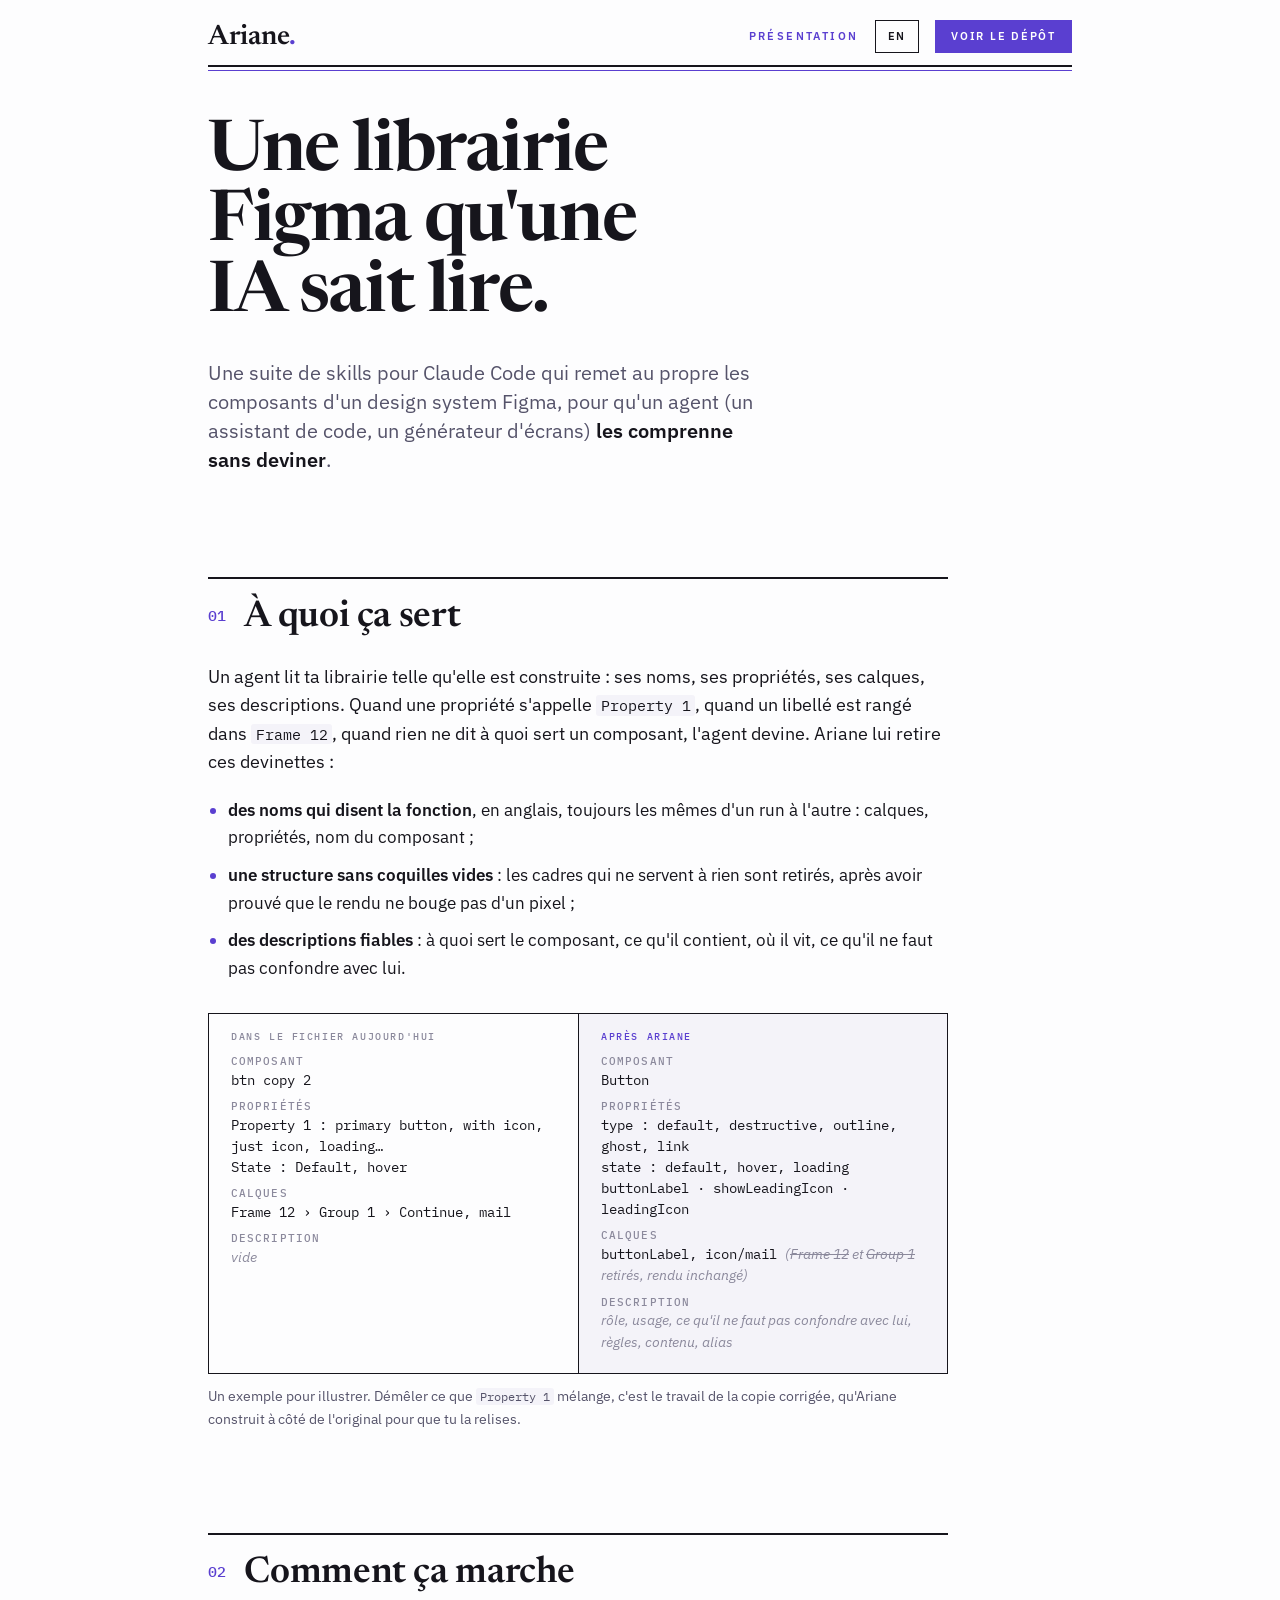
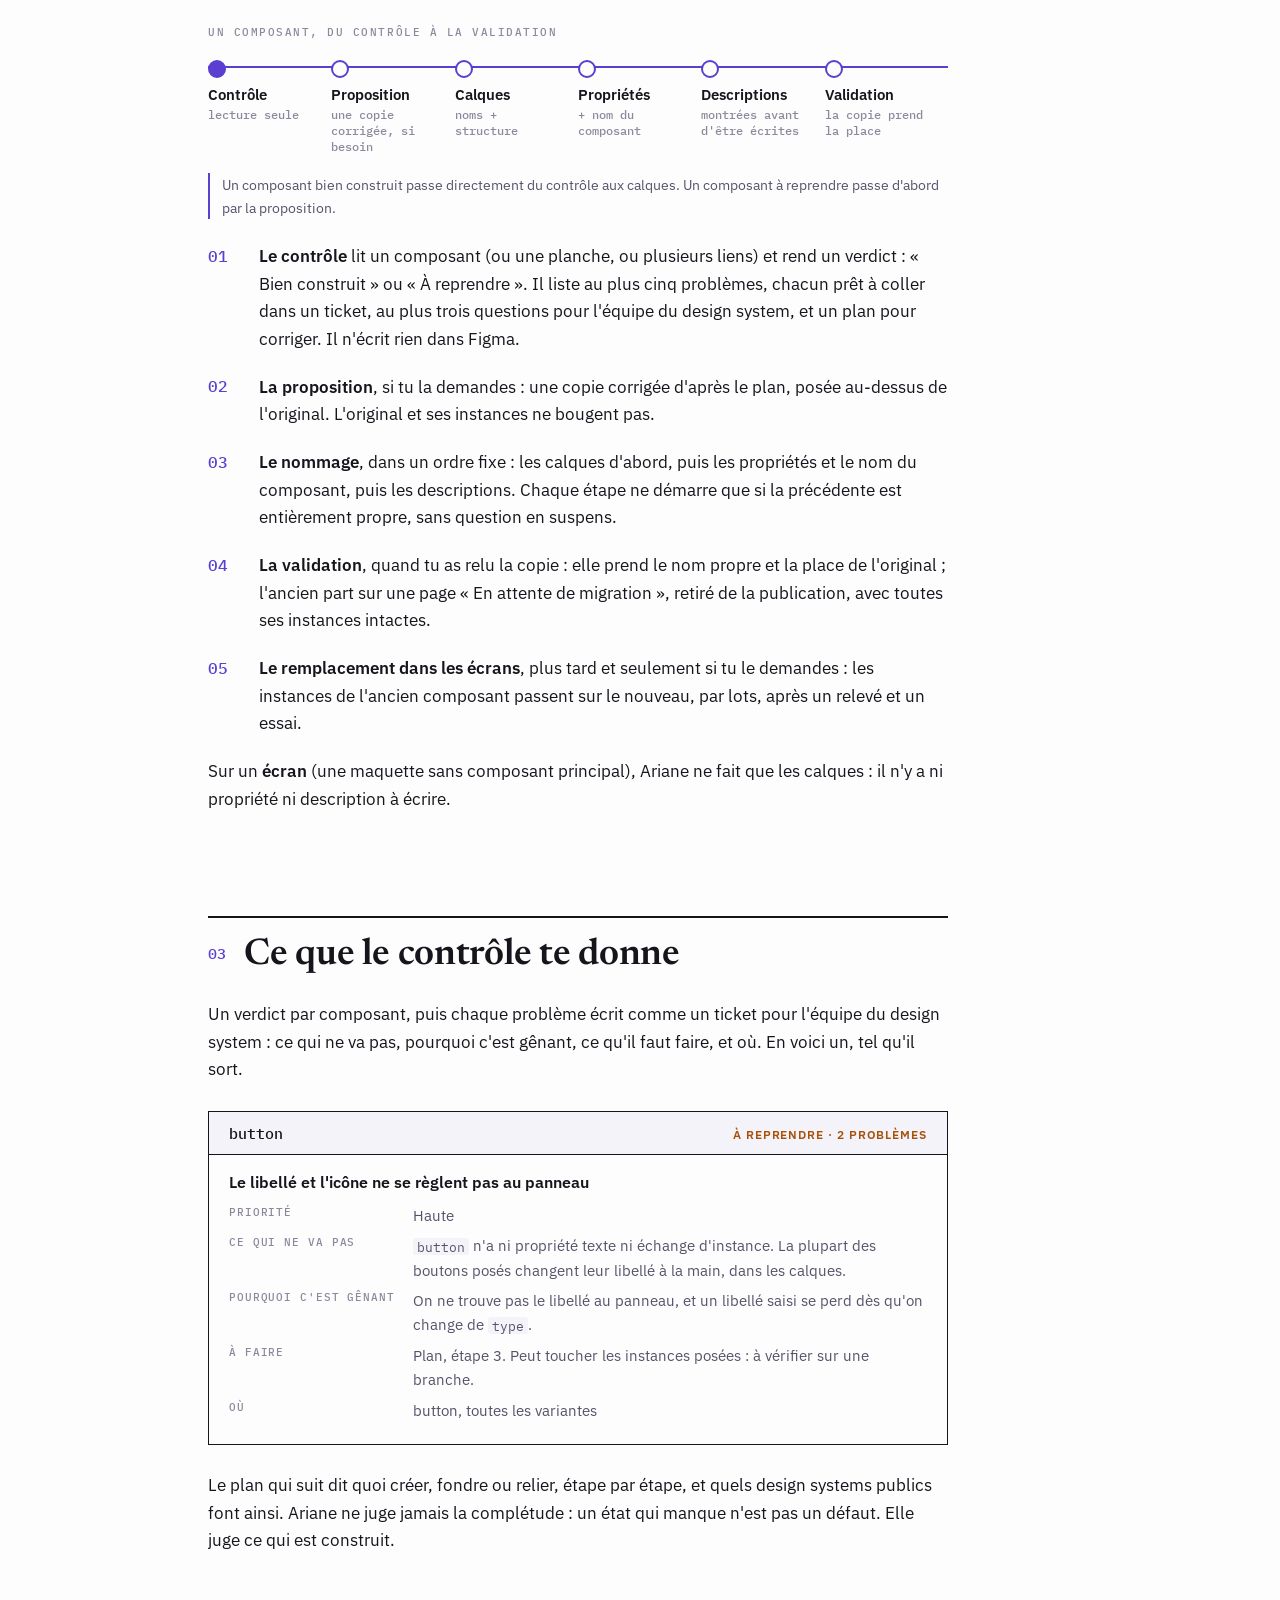
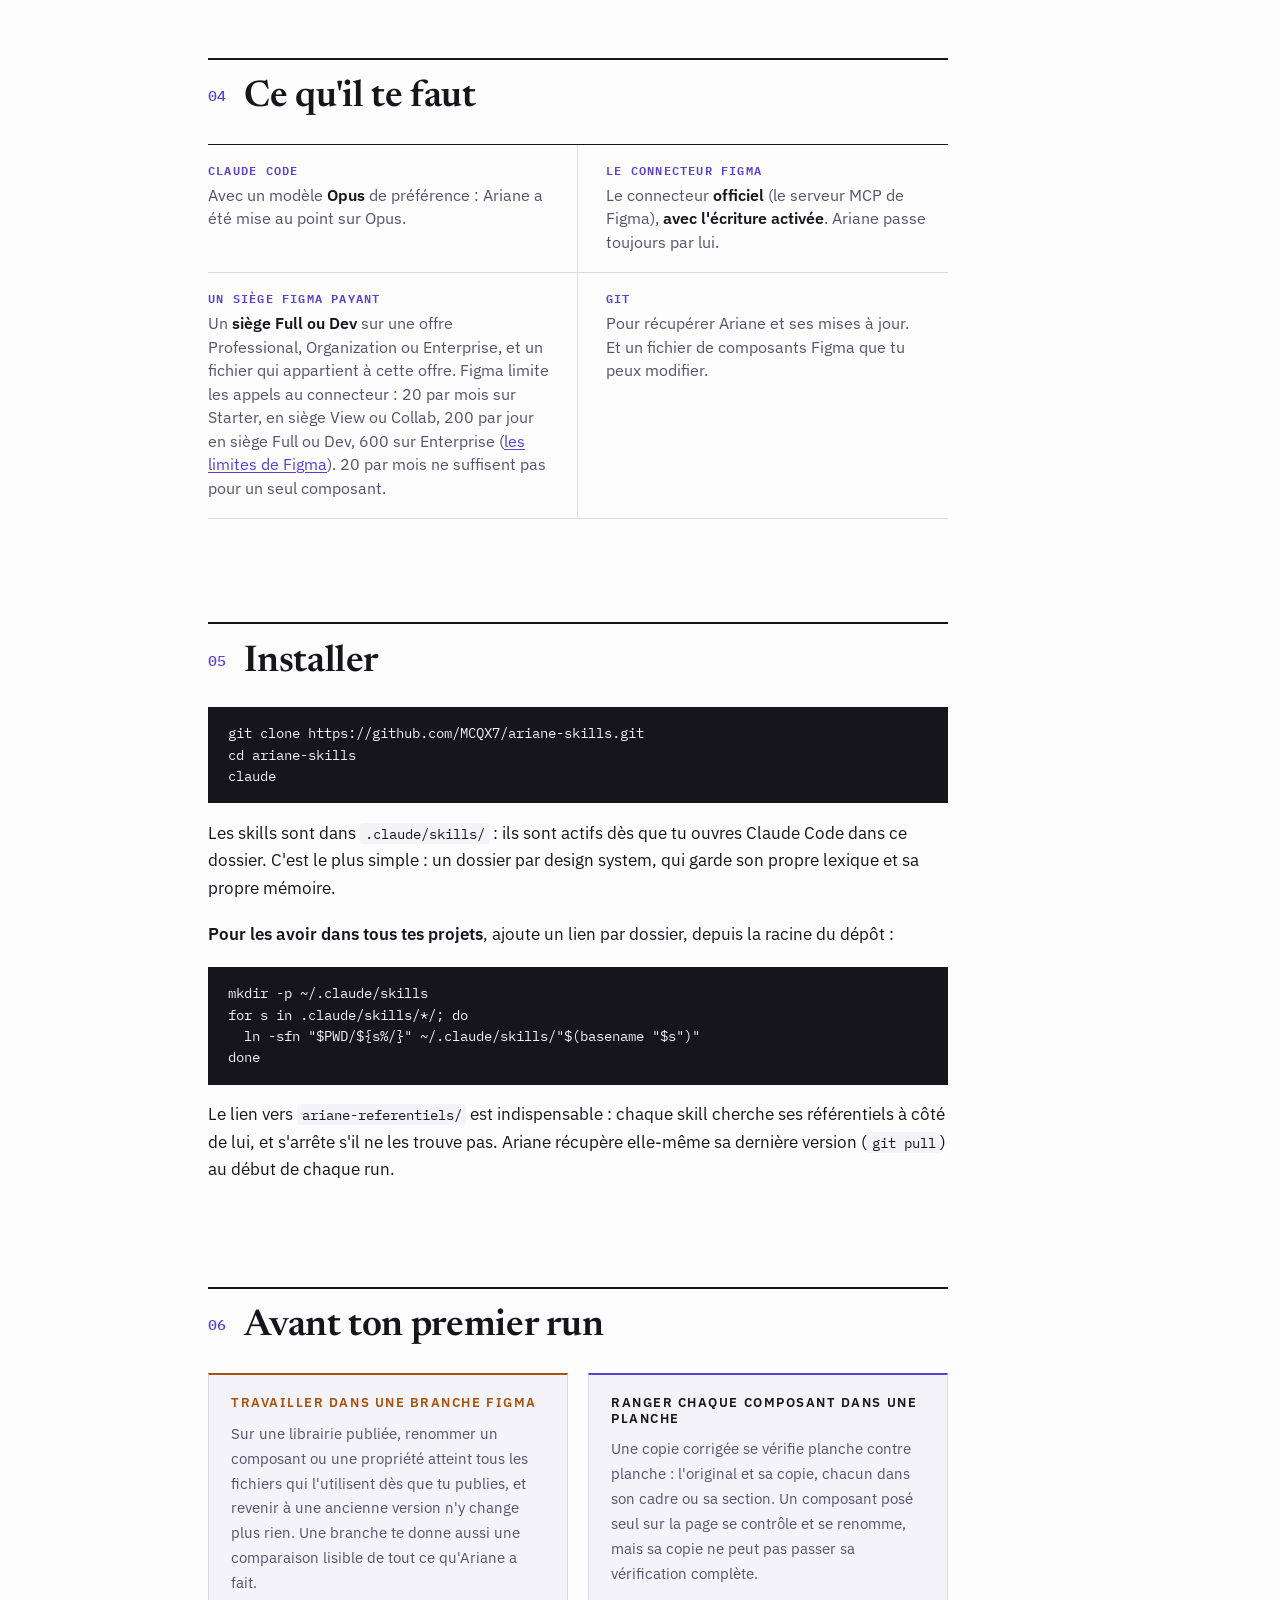
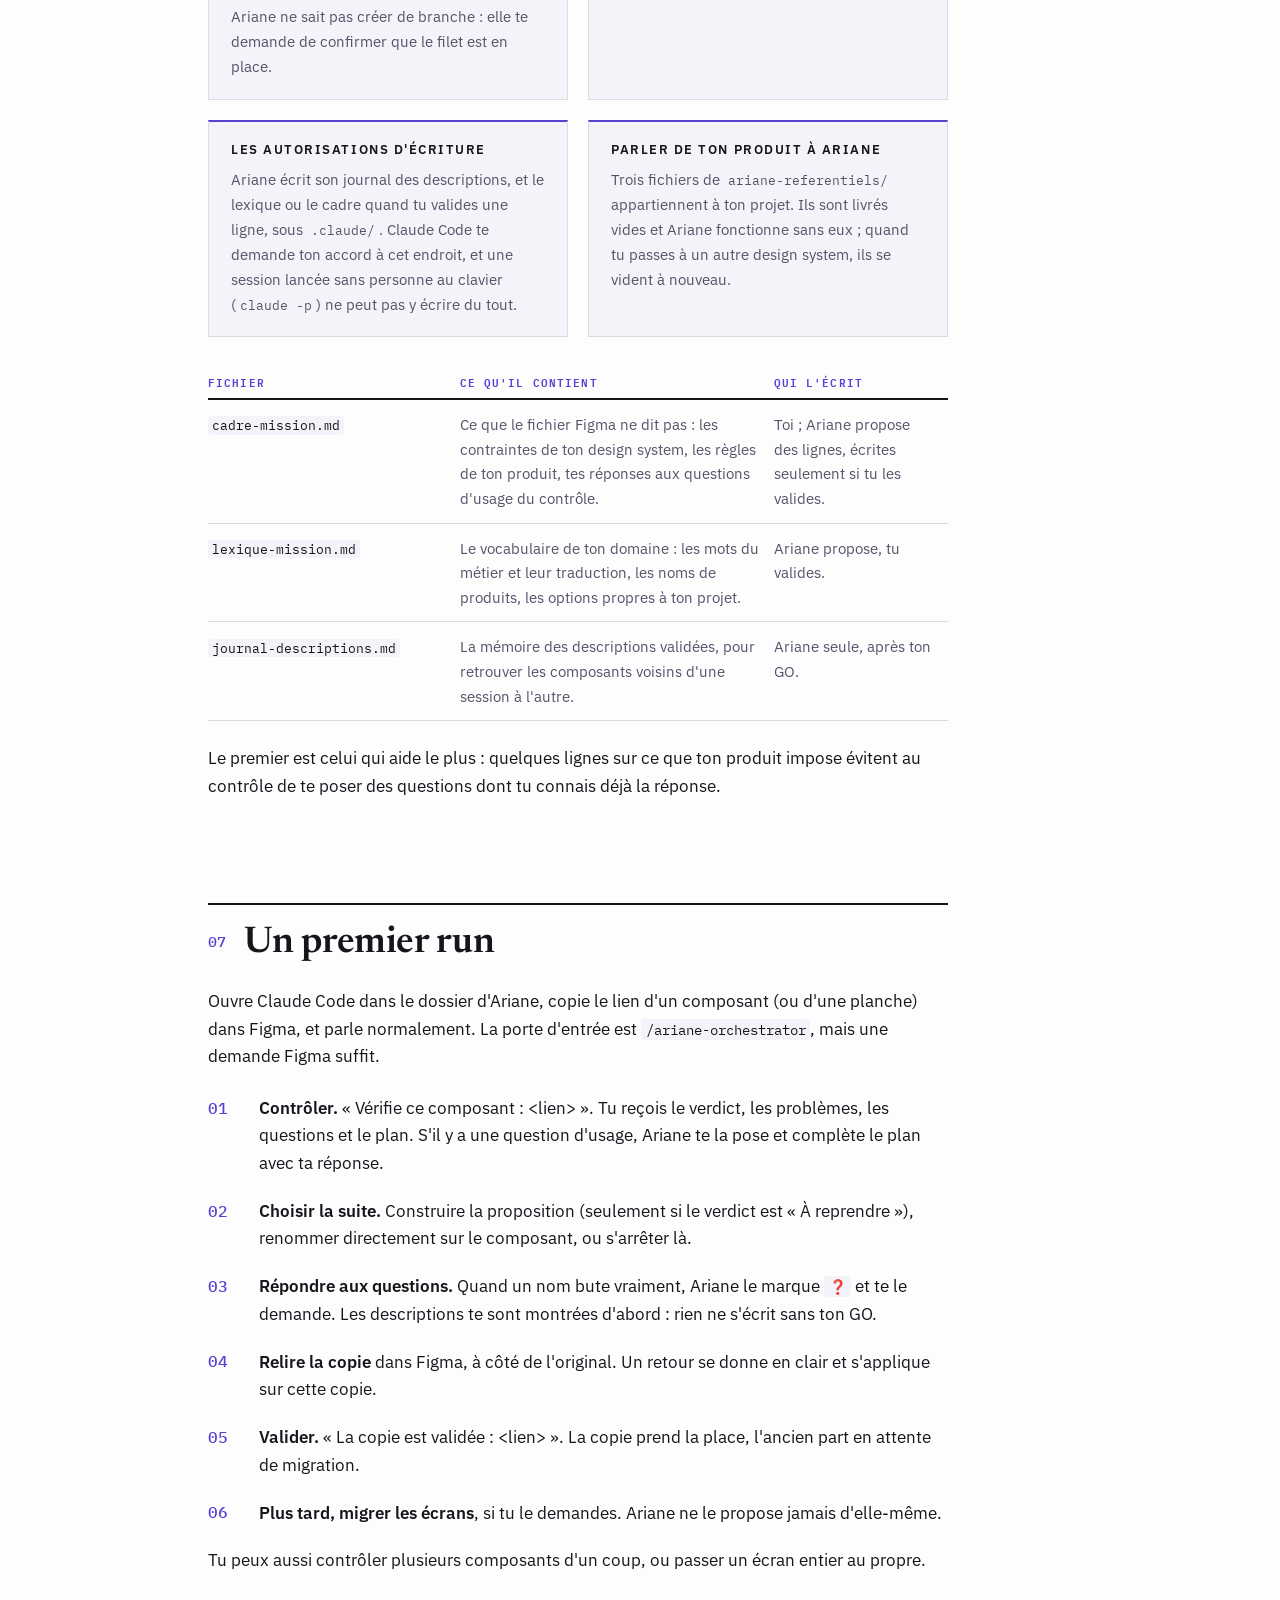
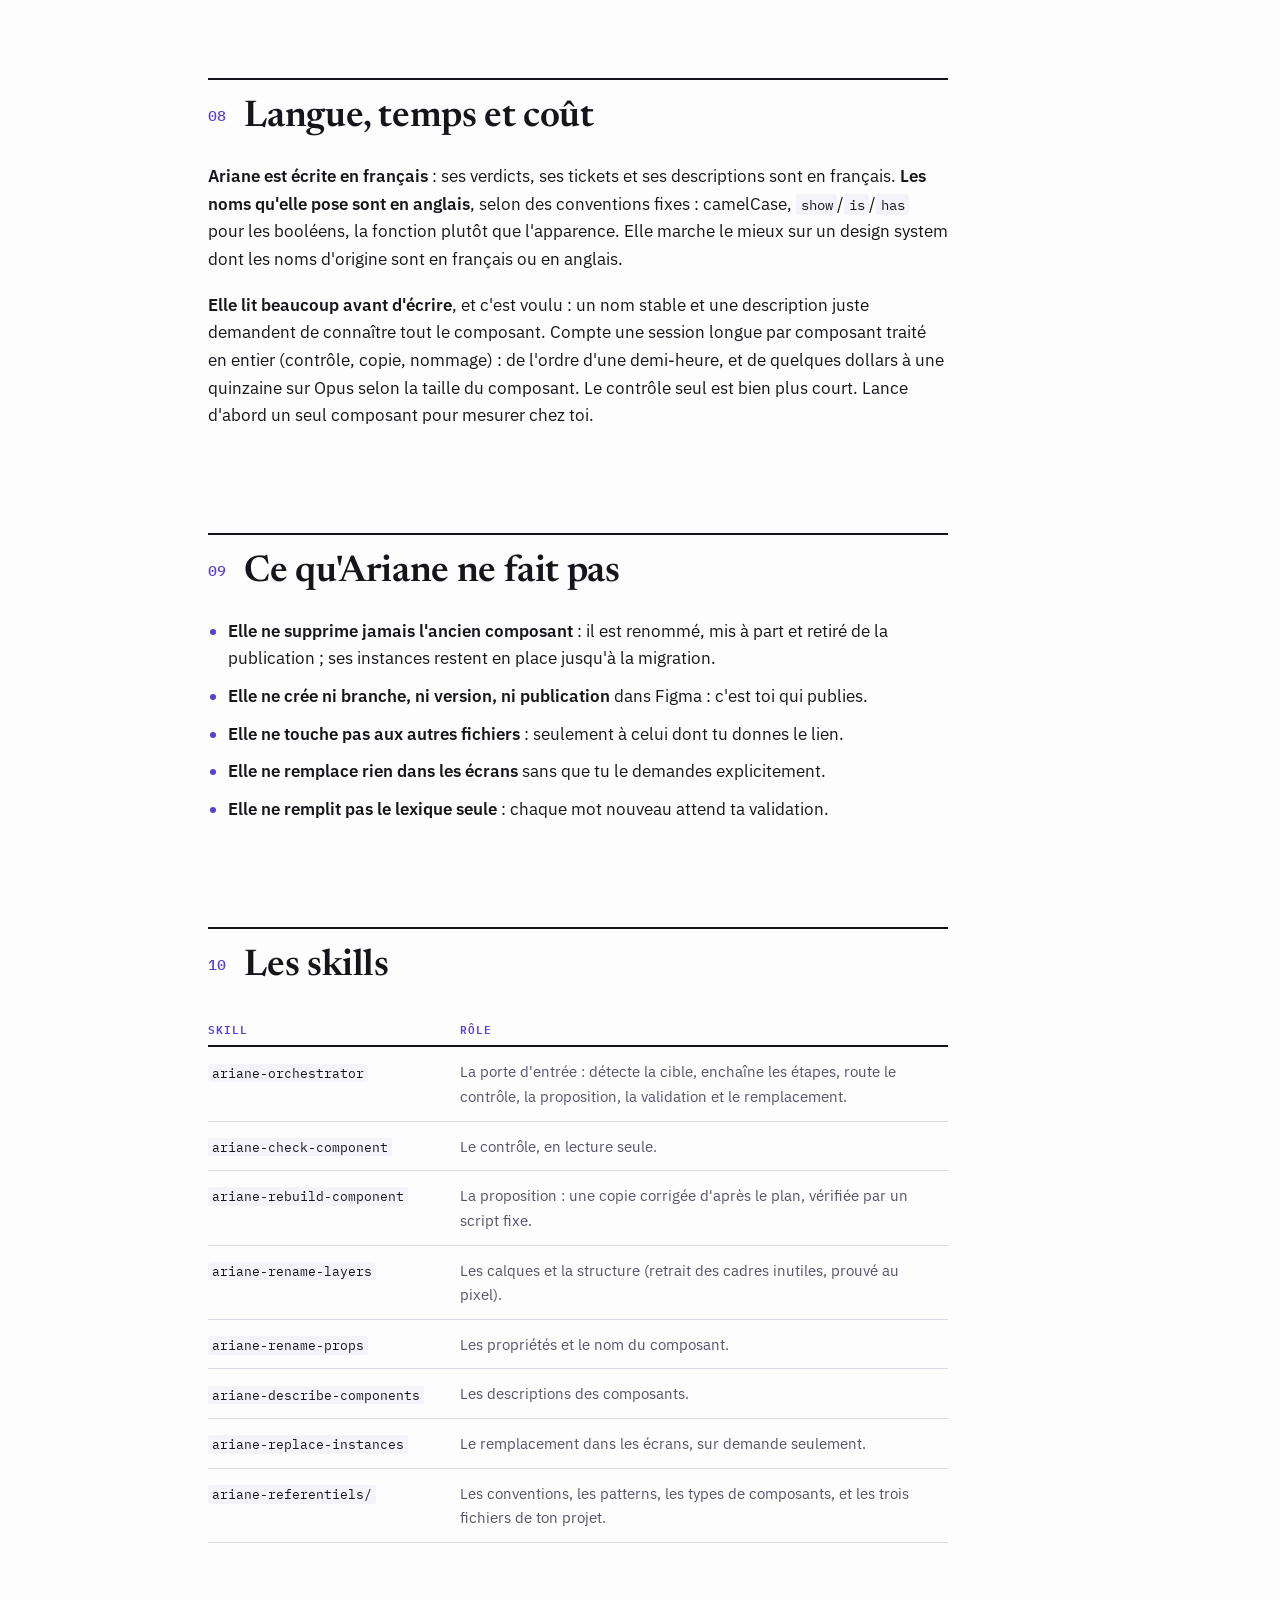
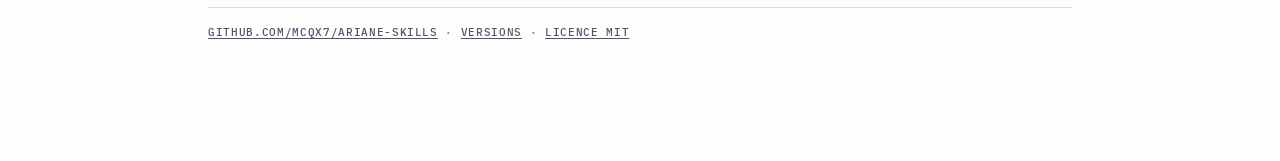
==== docs/presentation.fr.html @ 1463d7e1 "Page de présentation (docs/, anglais et français) ; passe skill-creator : check v2.17, props v1.26, " ====
<!DOCTYPE html>
<html lang="fr">
<head>
<meta charset="utf-8" />
<meta name="viewport" content="width=device-width, initial-scale=1" />
<title>Ariane · Présentation</title>
<!-- Page de présentation d'Ariane, en français. Elle dit la même chose que la version
     anglaise, presentation.html : changer l'une, c'est changer l'autre. Style commun :
     presentation.css. -->
<meta name="description" content="Ariane : des skills Claude Code qui remettent au propre un design system Figma pour qu'une IA sache le lire." />
<link rel="preconnect" href="https://fonts.googleapis.com" />
<link rel="preconnect" href="https://fonts.gstatic.com" crossorigin />
<link href="https://fonts.googleapis.com/css2?family=Newsreader:opsz,wght@6..72,500;6..72,600&family=IBM+Plex+Sans:wght@400;500;600&family=IBM+Plex+Mono:wght@400;500&display=swap" rel="stylesheet" />
<link rel="stylesheet" href="presentation.css" />
</head>
<body>
<div class="wrap">

<header class="masthead">
  <div class="masthead__row">
    <div class="masthead__mark">Ariane<span class="dot">.</span></div>
    <div class="masthead__right"><span class="masthead__type">Présentation</span><a class="masthead__lang" href="presentation.html" hreflang="en" lang="en" title="Read in English">EN</a><a class="masthead__btn" href="https://github.com/MCQX7/ariane-skills">Voir le dépôt</a></div>
  </div>
  <div class="masthead__rule"></div>
  <div class="masthead__thread"></div>
</header>

<div class="hero">
  <h1>Une librairie Figma qu'une IA sait lire.</h1>
  <p class="lede">Une suite de skills pour Claude Code qui remet au propre les composants d'un design system Figma, pour qu'un agent (un assistant de code, un générateur d'écrans) <strong>les comprenne sans deviner</strong>.</p>
</div>

<section>
  <h2>À quoi ça sert</h2>
  <p class="big">Un agent lit ta librairie telle qu'elle est construite : ses noms, ses propriétés, ses calques, ses descriptions. Quand une propriété s'appelle <code>Property 1</code>, quand un libellé est rangé dans <code>Frame 12</code>, quand rien ne dit à quoi sert un composant, l'agent devine. Ariane lui retire ces devinettes :</p>
  <ul class="plain">
    <li><b>des noms qui disent la fonction</b>, en anglais, toujours les mêmes d'un run à l'autre : calques, propriétés, nom du composant ;</li>
    <li><b>une structure sans coquilles vides</b> : les cadres qui ne servent à rien sont retirés, après avoir prouvé que le rendu ne bouge pas d'un pixel ;</li>
    <li><b>des descriptions fiables</b> : à quoi sert le composant, ce qu'il contient, où il vit, ce qu'il ne faut pas confondre avec lui.</li>
  </ul>

  <figure class="ba" aria-label="Le même composant bouton, avant et après Ariane">
    <div class="ba__col">
      <div class="ba__tag">Dans le fichier aujourd'hui</div>
      <dl>
        <div><dt>Composant</dt><dd>btn copy 2</dd></div>
        <div><dt>Propriétés</dt><dd>Property 1 : primary button, with icon, just icon, loading…<br>State : Default, hover</dd></div>
        <div><dt>Calques</dt><dd>Frame 12 › Group 1 › Continue, mail</dd></div>
        <div><dt>Description</dt><dd><span class="muted">vide</span></dd></div>
      </dl>
    </div>
    <div class="ba__col">
      <div class="ba__tag">Après Ariane</div>
      <dl>
        <div><dt>Composant</dt><dd>Button</dd></div>
        <div><dt>Propriétés</dt><dd>type : default, destructive, outline, ghost, link<br>state : default, hover, loading<br>buttonLabel · showLeadingIcon · leadingIcon</dd></div>
        <div><dt>Calques</dt><dd>buttonLabel, icon/mail <span class="muted">(<s>Frame 12</s> et <s>Group 1</s> retirés, rendu inchangé)</span></dd></div>
        <div><dt>Description</dt><dd><span class="muted">rôle, usage, ce qu'il ne faut pas confondre avec lui, règles, contenu, alias</span></dd></div>
      </dl>
    </div>
  </figure>
  <p class="ba__note">Un exemple pour illustrer. Démêler ce que <code>Property 1</code> mélange, c'est le travail de la copie corrigée, qu'Ariane construit à côté de l'original pour que tu la relises.</p>
</section>

<section>
  <h2>Comment ça marche</h2>

  <figure class="chain">
    <figcaption>Un composant, du contrôle à la validation</figcaption>
    <ol>
      <li class="first"><b>Contrôle</b><span>lecture seule</span></li>
      <li><b>Proposition</b><span>une copie corrigée, si besoin</span></li>
      <li><b>Calques</b><span>noms + structure</span></li>
      <li><b>Propriétés</b><span>+ nom du composant</span></li>
      <li><b>Descriptions</b><span>montrées avant d'être écrites</span></li>
      <li><b>Validation</b><span>la copie prend la place</span></li>
    </ol>
    <p class="chain__fork">Un composant bien construit passe directement du contrôle aux calques. Un composant à reprendre passe d'abord par la proposition.</p>
  </figure>

  <ol class="steps">
    <li><b>Le contrôle</b> lit un composant (ou une planche, ou plusieurs liens) et rend un verdict : « Bien construit » ou « À reprendre ». Il liste au plus cinq problèmes, chacun prêt à coller dans un ticket, au plus trois questions pour l'équipe du design system, et un plan pour corriger. Il n'écrit rien dans Figma.</li>
    <li><b>La proposition</b>, si tu la demandes : une copie corrigée d'après le plan, posée au-dessus de l'original. L'original et ses instances ne bougent pas.</li>
    <li><b>Le nommage</b>, dans un ordre fixe : les calques d'abord, puis les propriétés et le nom du composant, puis les descriptions. Chaque étape ne démarre que si la précédente est entièrement propre, sans question en suspens.</li>
    <li><b>La validation</b>, quand tu as relu la copie : elle prend le nom propre et la place de l'original ; l'ancien part sur une page « En attente de migration », retiré de la publication, avec toutes ses instances intactes.</li>
    <li><b>Le remplacement dans les écrans</b>, plus tard et seulement si tu le demandes : les instances de l'ancien composant passent sur le nouveau, par lots, après un relevé et un essai.</li>
  </ol>
  <p>Sur un <b>écran</b> (une maquette sans composant principal), Ariane ne fait que les calques : il n'y a ni propriété ni description à écrire.</p>
</section>

<section>
  <h2>Ce que le contrôle te donne</h2>
  <p>Un verdict par composant, puis chaque problème écrit comme un ticket pour l'équipe du design system : ce qui ne va pas, pourquoi c'est gênant, ce qu'il faut faire, et où. En voici un, tel qu'il sort.</p>
  <div class="ticket">
    <div class="ticket__head"><span class="ticket__name">button</span><span class="ticket__verdict">À reprendre · 2 problèmes</span></div>
    <div class="ticket__body">
      <p class="ticket__title">Le libellé et l'icône ne se règlent pas au panneau</p>
      <dl>
        <dt>Priorité</dt><dd>Haute</dd>
        <dt>Ce qui ne va pas</dt><dd><code>button</code> n'a ni propriété texte ni échange d'instance. La plupart des boutons posés changent leur libellé à la main, dans les calques.</dd>
        <dt>Pourquoi c'est gênant</dt><dd>On ne trouve pas le libellé au panneau, et un libellé saisi se perd dès qu'on change de <code>type</code>.</dd>
        <dt>À faire</dt><dd>Plan, étape 3. Peut toucher les instances posées : à vérifier sur une branche.</dd>
        <dt>Où</dt><dd>button, toutes les variantes</dd>
      </dl>
    </div>
  </div>
  <p>Le plan qui suit dit quoi créer, fondre ou relier, étape par étape, et quels design systems publics font ainsi. Ariane ne juge jamais la complétude : un état qui manque n'est pas un défaut. Elle juge ce qui est construit.</p>
</section>

<section>
  <h2>Ce qu'il te faut</h2>
  <div class="grid">
    <div class="cell"><div class="name">Claude Code</div><div class="desc">Avec un modèle <b>Opus</b> de préférence : Ariane a été mise au point sur Opus.</div></div>
    <div class="cell"><div class="name">Le connecteur Figma</div><div class="desc">Le connecteur <b>officiel</b> (le serveur MCP de Figma), <b>avec l'écriture activée</b>. Ariane passe toujours par lui.</div></div>
    <div class="cell"><div class="name">Un siège Figma payant</div><div class="desc">Un <b>siège Full ou Dev</b> sur une offre Professional, Organization ou Enterprise, et un fichier qui appartient à cette offre. Figma limite les appels au connecteur : 20 par mois sur Starter, en siège View ou Collab, 200 par jour en siège Full ou Dev, 600 sur Enterprise (<a href="https://developers.figma.com/docs/figma-mcp-server/rate-limits-access/">les limites de Figma</a>). 20 par mois ne suffisent pas pour un seul composant.</div></div>
    <div class="cell"><div class="name">git</div><div class="desc">Pour récupérer Ariane et ses mises à jour. Et un fichier de composants Figma que tu peux modifier.</div></div>
  </div>
</section>

<section>
  <h2>Installer</h2>
<pre><code>git clone https://github.com/MCQX7/ariane-skills.git
cd ariane-skills
claude</code></pre>
  <p>Les skills sont dans <code>.claude/skills/</code> : ils sont actifs dès que tu ouvres Claude Code dans ce dossier. C'est le plus simple : un dossier par design system, qui garde son propre lexique et sa propre mémoire.</p>
  <p><b>Pour les avoir dans tous tes projets</b>, ajoute un lien par dossier, depuis la racine du dépôt :</p>
<pre><code>mkdir -p ~/.claude/skills
for s in .claude/skills/*/; do
  ln -sfn "$PWD/${s%/}" ~/.claude/skills/"$(basename "$s")"
done</code></pre>
  <p>Le lien vers <code>ariane-referentiels/</code> est indispensable : chaque skill cherche ses référentiels à côté de lui, et s'arrête s'il ne les trouve pas. Ariane récupère elle-même sa dernière version (<code>git pull</code>) au début de chaque run.</p>
</section>

<section>
  <h2>Avant ton premier run</h2>
  <div class="cards">
    <div class="card warn">
      <h3>Travailler dans une branche Figma</h3>
      <p>Sur une librairie publiée, renommer un composant ou une propriété atteint tous les fichiers qui l'utilisent dès que tu publies, et revenir à une ancienne version n'y change plus rien. Une branche te donne aussi une comparaison lisible de tout ce qu'Ariane a fait.</p>
      <p>Ariane ne sait pas créer de branche : elle te demande de confirmer que le filet est en place.</p>
    </div>
    <div class="card">
      <h3>Ranger chaque composant dans une planche</h3>
      <p>Une copie corrigée se vérifie planche contre planche : l'original et sa copie, chacun dans son cadre ou sa section. Un composant posé seul sur la page se contrôle et se renomme, mais sa copie ne peut pas passer sa vérification complète.</p>
    </div>
    <div class="card">
      <h3>Les autorisations d'écriture</h3>
      <p>Ariane écrit son journal des descriptions, et le lexique ou le cadre quand tu valides une ligne, sous <code>.claude/</code>. Claude Code te demande ton accord à cet endroit, et une session lancée sans personne au clavier (<code>claude -p</code>) ne peut pas y écrire du tout.</p>
    </div>
    <div class="card">
      <h3>Parler de ton produit à Ariane</h3>
      <p>Trois fichiers de <code>ariane-referentiels/</code> appartiennent à ton projet. Ils sont livrés vides et Ariane fonctionne sans eux ; quand tu passes à un autre design system, ils se vident à nouveau.</p>
    </div>
  </div>
  <div class="tablewrap">
    <table class="dem">
      <thead><tr><th>Fichier</th><th>Ce qu'il contient</th><th>Qui l'écrit</th></tr></thead>
      <tbody>
        <tr><td><code>cadre-mission.md</code></td><td>Ce que le fichier Figma ne dit pas : les contraintes de ton design system, les règles de ton produit, tes réponses aux questions d'usage du contrôle.</td><td>Toi ; Ariane propose des lignes, écrites seulement si tu les valides.</td></tr>
        <tr><td><code>lexique-mission.md</code></td><td>Le vocabulaire de ton domaine : les mots du métier et leur traduction, les noms de produits, les options propres à ton projet.</td><td>Ariane propose, tu valides.</td></tr>
        <tr><td><code>journal-descriptions.md</code></td><td>La mémoire des descriptions validées, pour retrouver les composants voisins d'une session à l'autre.</td><td>Ariane seule, après ton GO.</td></tr>
      </tbody>
    </table>
  </div>
  <p>Le premier est celui qui aide le plus : quelques lignes sur ce que ton produit impose évitent au contrôle de te poser des questions dont tu connais déjà la réponse.</p>
</section>

<section>
  <h2>Un premier run</h2>
  <p>Ouvre Claude Code dans le dossier d'Ariane, copie le lien d'un composant (ou d'une planche) dans Figma, et parle normalement. La porte d'entrée est <code>/ariane-orchestrator</code>, mais une demande Figma suffit.</p>
  <ol class="steps">
    <li><b>Contrôler.</b> « Vérifie ce composant : &lt;lien&gt; ». Tu reçois le verdict, les problèmes, les questions et le plan. S'il y a une question d'usage, Ariane te la pose et complète le plan avec ta réponse.</li>
    <li><b>Choisir la suite.</b> Construire la proposition (seulement si le verdict est « À reprendre »), renommer directement sur le composant, ou s'arrêter là.</li>
    <li><b>Répondre aux questions.</b> Quand un nom bute vraiment, Ariane le marque <code>❓</code> et te le demande. Les descriptions te sont montrées d'abord : rien ne s'écrit sans ton GO.</li>
    <li><b>Relire la copie</b> dans Figma, à côté de l'original. Un retour se donne en clair et s'applique sur cette copie.</li>
    <li><b>Valider.</b> « La copie est validée : &lt;lien&gt; ». La copie prend la place, l'ancien part en attente de migration.</li>
    <li><b>Plus tard, migrer les écrans</b>, si tu le demandes. Ariane ne le propose jamais d'elle-même.</li>
  </ol>
  <p>Tu peux aussi contrôler plusieurs composants d'un coup, ou passer un écran entier au propre.</p>
</section>

<section>
  <h2>Langue, temps et coût</h2>
  <p><b>Ariane est écrite en français</b> : ses verdicts, ses tickets et ses descriptions sont en français. <b>Les noms qu'elle pose sont en anglais</b>, selon des conventions fixes : camelCase, <code>show</code>/<code>is</code>/<code>has</code> pour les booléens, la fonction plutôt que l'apparence. Elle marche le mieux sur un design system dont les noms d'origine sont en français ou en anglais.</p>
  <p><b>Elle lit beaucoup avant d'écrire</b>, et c'est voulu : un nom stable et une description juste demandent de connaître tout le composant. Compte une session longue par composant traité en entier (contrôle, copie, nommage) : de l'ordre d'une demi-heure, et de quelques dollars à une quinzaine sur Opus selon la taille du composant. Le contrôle seul est bien plus court. Lance d'abord un seul composant pour mesurer chez toi.</p>
</section>

<section>
  <h2>Ce qu'Ariane ne fait pas</h2>
  <ul class="plain">
    <li><b>Elle ne supprime jamais l'ancien composant</b> : il est renommé, mis à part et retiré de la publication ; ses instances restent en place jusqu'à la migration.</li>
    <li><b>Elle ne crée ni branche, ni version, ni publication</b> dans Figma : c'est toi qui publies.</li>
    <li><b>Elle ne touche pas aux autres fichiers</b> : seulement à celui dont tu donnes le lien.</li>
    <li><b>Elle ne remplace rien dans les écrans</b> sans que tu le demandes explicitement.</li>
    <li><b>Elle ne remplit pas le lexique seule</b> : chaque mot nouveau attend ta validation.</li>
  </ul>
</section>

<section>
  <h2>Les skills</h2>
  <div class="tablewrap">
    <table class="dem">
      <thead><tr><th>Skill</th><th>Rôle</th></tr></thead>
      <tbody>
        <tr><td><code>ariane-orchestrator</code></td><td>La porte d'entrée : détecte la cible, enchaîne les étapes, route le contrôle, la proposition, la validation et le remplacement.</td></tr>
        <tr><td><code>ariane-check-component</code></td><td>Le contrôle, en lecture seule.</td></tr>
        <tr><td><code>ariane-rebuild-component</code></td><td>La proposition : une copie corrigée d'après le plan, vérifiée par un script fixe.</td></tr>
        <tr><td><code>ariane-rename-layers</code></td><td>Les calques et la structure (retrait des cadres inutiles, prouvé au pixel).</td></tr>
        <tr><td><code>ariane-rename-props</code></td><td>Les propriétés et le nom du composant.</td></tr>
        <tr><td><code>ariane-describe-components</code></td><td>Les descriptions des composants.</td></tr>
        <tr><td><code>ariane-replace-instances</code></td><td>Le remplacement dans les écrans, sur demande seulement.</td></tr>
        <tr><td><code>ariane-referentiels/</code></td><td>Les conventions, les patterns, les types de composants, et les trois fichiers de ton projet.</td></tr>
      </tbody>
    </table>
  </div>
</section>

<footer class="footer">
  <a href="https://github.com/MCQX7/ariane-skills">github.com/MCQX7/ariane-skills</a> · <a href="https://github.com/MCQX7/ariane-skills/blob/main/CHANGELOG.md">Versions</a> · <a href="https://github.com/MCQX7/ariane-skills/blob/main/LICENSE">Licence MIT</a>
</footer>

</div>
</body>
</html>
---- docs/presentation.css ----
/* Style commun de la présentation, en anglais (presentation.html) et en français
   (presentation.fr.html). Même ossature que la page d'Hydra ; Ariane a son fil : un trait
   violet qui court sous l'en-tête et relie les étapes. */
:root{
  --ink:#16151c; --ink-2:#55536a; --ink-3:#8b899c;
  --rule:#16151c; --rule-soft:#dcdae6; --paper:#fdfdfe; --panel:#f4f3f9;
  --accent:#5a3fd0; --accent-soft:#ece8fb;
  --ok:#1d7a4c; --warn:#a8510a;
  --serif:"Newsreader",Georgia,"Times New Roman",serif;
  --sans:"IBM Plex Sans","Helvetica Neue",Arial,sans-serif;
  --mono:"IBM Plex Mono","SF Mono",Menlo,monospace;
  --measure:74ch; --gap:48px;
}
*{ box-sizing:border-box; }
html,body{ margin:0; background:var(--paper); color:var(--ink); }
body{ font-family:var(--sans); font-size:17px; line-height:1.62; counter-reset:sec;
  -webkit-font-smoothing:antialiased; text-rendering:optimizeLegibility; }
code{ font-family:var(--mono); font-size:.84em; background:var(--panel); padding:.06em .32em; border-radius:3px; }
pre{ font-family:var(--mono); font-size:.86rem; line-height:1.55; background:var(--ink); color:#f1f0f7;
  padding:16px 20px; overflow-x:auto; margin:1.2em 0; }
pre code{ background:none; padding:0; font-size:1em; color:inherit; }
a{ color:var(--accent); text-underline-offset:2px; }
.wrap{ max-width:960px; margin:0 auto; padding:0 var(--gap) 120px; }

.masthead{ position:sticky; top:0; z-index:10; background:var(--paper); padding:20px 0 12px; margin-bottom:36px; }
.masthead__row{ display:flex; align-items:center; justify-content:space-between; gap:24px; padding-bottom:12px; }
.masthead__right{ display:flex; align-items:center; gap:16px; }
.masthead__mark{ font:600 28px/1 var(--serif); letter-spacing:-.01em; }
.masthead__mark .dot{ color:var(--accent); }
.masthead__type{ font-size:11px; font-weight:600; letter-spacing:.22em; text-transform:uppercase; color:var(--accent); white-space:nowrap; }
.masthead__btn{ font:600 11px/1 var(--sans); letter-spacing:.16em; text-transform:uppercase; color:#fff;
  background:var(--accent); padding:11px 16px; text-decoration:none; white-space:nowrap; }
.masthead__btn:hover{ background:var(--ink); }
.masthead__lang{ font:600 11px/1 var(--sans); letter-spacing:.16em; text-transform:uppercase; color:var(--ink);
  border:1px solid var(--ink); padding:10px 12px; text-decoration:none; white-space:nowrap; }
.masthead__lang:hover{ background:var(--ink); color:var(--paper); }
.masthead__btn:focus-visible, .masthead__lang:focus-visible, a:focus-visible{ outline:2px solid var(--accent); outline-offset:2px; }
.masthead__rule{ height:2px; background:var(--ink); }
/* le fil */
.masthead__thread{ height:1px; background:var(--accent); margin-top:3px; }

.hero h1{ font-family:var(--serif); font-optical-sizing:auto; font-weight:600;
  font-size:clamp(2.6rem,6vw,4.4rem); line-height:1; letter-spacing:-.02em; margin:0 0 .4em; max-width:13ch; text-wrap:balance; }
.hero .lede{ font-size:1.25rem; line-height:1.45; color:var(--ink-2); max-width:46ch; }
.hero .lede strong{ color:var(--ink); font-weight:600; }

section{ max-width:var(--measure); }
h2{ font-family:var(--serif); font-optical-sizing:auto; font-weight:600;
  font-size:clamp(1.7rem,3.3vw,2.3rem); line-height:1.06; letter-spacing:-.01em; text-wrap:balance;
  margin:2.8em 0 .7em; padding-top:.5em; border-top:2px solid var(--ink);
  display:flex; gap:.5em; align-items:baseline; counter-increment:sec; }
h2::before{ content:counter(sec,decimal-leading-zero);
  font-family:var(--mono); font-size:.42em; font-weight:500; color:var(--accent);
  letter-spacing:0; transform:translateY(-.35em); }
h3{ font:600 .8rem/1.2 var(--sans); letter-spacing:.12em; text-transform:uppercase; margin:2em 0 .8em; }
p{ margin:0 0 1.1em; }
p.big{ font-size:1.1rem; }
strong, b{ font-weight:600; }

/* avant / après : le panneau d'un composant tel qu'un agent le lit */
.ba{ display:grid; grid-template-columns:1fr 1fr; margin:1.8em 0 .6em; border:1px solid var(--ink); }
.ba__col{ padding:18px 22px 20px; min-width:0; }
.ba__col + .ba__col{ border-left:1px solid var(--ink); background:var(--panel); }
.ba__tag{ font:500 .62rem/1 var(--mono); letter-spacing:.16em; text-transform:uppercase; color:var(--ink-3); margin-bottom:14px; }
.ba__col + .ba__col .ba__tag{ color:var(--accent); }
.ba dl{ margin:0; display:grid; gap:10px; }
.ba dt{ font:500 .68rem/1 var(--mono); letter-spacing:.1em; text-transform:uppercase; color:var(--ink-3); }
.ba dd{ margin:3px 0 0; font:400 .88rem/1.5 var(--mono); overflow-wrap:anywhere; }
.ba dd .muted{ color:var(--ink-3); font-family:var(--sans); font-style:italic; }
.ba dd s{ color:var(--ink-3); }
.ba__note{ font-size:.9rem; color:var(--ink-2); margin-top:.4em; }

.steps{ list-style:none; counter-reset:st; padding:0; margin:1.4em 0 0; }
.steps li{ counter-increment:st; padding-left:3em; position:relative; margin-bottom:1.2em; }
.steps li::before{ content:counter(st,decimal-leading-zero); position:absolute; left:0; top:.05em;
  font-family:var(--mono); font-size:1rem; color:var(--accent); font-weight:500; }

/* la chaîne : un seul fil qui relie les étapes */
.chain{ margin:2em 0 .6em; }
.chain figcaption{ font:500 .68rem/1 var(--mono); letter-spacing:.14em; text-transform:uppercase; color:var(--ink-3); margin-bottom:1.2em; }
.chain ol{ list-style:none; margin:0; padding:0; display:grid; grid-template-columns:repeat(6,1fr); position:relative; }
.chain ol::before{ content:""; position:absolute; left:0; right:0; top:15px; height:2px; background:var(--accent); }
.chain li{ position:relative; padding:34px 12px 0 0; min-width:0; }
.chain li::before{ content:""; position:absolute; left:0; top:9px; width:14px; height:14px; border-radius:50%;
  background:var(--paper); border:2px solid var(--accent); }
.chain li.first::before{ background:var(--accent); }
.chain b{ display:block; font:600 .95rem/1.2 var(--sans); }
.chain span{ display:block; font:500 .72rem/1.4 var(--mono); color:var(--ink-3); margin-top:4px; }
.chain__fork{ font-size:.9rem; color:var(--ink-2); margin-top:1.2em; border-left:2px solid var(--accent); padding-left:12px; }

/* un ticket du contrôle, tel qu'il sort */
.ticket{ border:1px solid var(--ink); margin:1.6em 0; }
.ticket__head{ display:flex; flex-wrap:wrap; gap:8px 14px; align-items:baseline; justify-content:space-between;
  padding:12px 20px; border-bottom:1px solid var(--ink); background:var(--panel); }
.ticket__name{ font:500 .95rem/1.2 var(--mono); }
.ticket__verdict{ font:600 .72rem/1 var(--sans); letter-spacing:.08em; text-transform:uppercase; color:var(--warn); }
.ticket__body{ padding:16px 20px 6px; }
.ticket__title{ font:600 1.02rem/1.3 var(--sans); margin:0 0 .7em; }
.ticket dl{ display:grid; grid-template-columns:max-content 1fr; gap:6px 18px; margin:0 0 1em; font-size:.94rem; }
.ticket dt{ font:500 .7rem/1.6 var(--mono); letter-spacing:.08em; text-transform:uppercase; color:var(--ink-3); }
.ticket dd{ margin:0; color:var(--ink-2); min-width:0; }

.grid{ display:grid; grid-template-columns:1fr 1fr; gap:0; margin:1.6em 0; border-top:1px solid var(--rule); }
.grid .cell{ padding:18px 22px 18px 0; border-bottom:1px solid var(--rule-soft); min-width:0; }
.grid .cell:nth-child(odd){ border-right:1px solid var(--rule-soft); padding-right:28px; }
.grid .cell:nth-child(even){ padding-left:28px; }
.grid .name{ font:600 .76rem/1.2 var(--mono); letter-spacing:.1em; text-transform:uppercase; color:var(--accent); margin-bottom:6px; }
.grid .desc{ font-size:.98rem; line-height:1.5; color:var(--ink-2); }
.grid .desc b{ color:var(--ink); }

.cards{ display:grid; grid-template-columns:1fr 1fr; gap:20px; margin:1.6em 0; }
.card{ background:var(--panel); border:1px solid var(--rule-soft); border-top:2px solid var(--accent); padding:20px 22px; min-width:0; }
.card h3{ margin:0 0 10px; }
.card p{ font-size:.96rem; color:var(--ink-2); margin:0 0 .6em; }
.card p:last-child{ margin:0; }
.card.warn{ border-top-color:var(--warn); }
.card.warn h3{ color:var(--warn); }

.tablewrap{ overflow-x:auto; margin:1.4em 0; }
.dem{ width:100%; border-collapse:collapse; font-size:.95rem; }
.dem th{ font:600 .7rem/1.2 var(--mono); letter-spacing:.1em; text-transform:uppercase; color:var(--accent);
  text-align:left; padding:10px 14px 10px 0; border-bottom:2px solid var(--ink); vertical-align:bottom; }
.dem td{ padding:12px 14px 12px 0; border-bottom:1px solid var(--rule-soft); vertical-align:top; color:var(--ink-2); }
.dem td:first-child{ color:var(--ink); width:34%; }
@media (max-width:720px){ .dem, .dem tbody, .dem tr, .dem td{ display:block; width:auto; } .dem thead{ display:none; }
  .dem td{ border-bottom:0; padding:2px 0; } .dem td:first-child{ width:auto; padding-top:14px; } .dem tr{ border-bottom:1px solid var(--rule-soft); padding-bottom:10px; } }

.plain{ padding-left:1.2em; margin:1.2em 0; }
.plain li{ margin-bottom:.6em; }
.plain li::marker{ color:var(--accent); }

.footer{ margin-top:64px; padding-top:16px; border-top:1px solid var(--rule-soft);
  font:500 11px/1.5 var(--mono); letter-spacing:.06em; color:var(--ink-3); text-transform:uppercase; }
.footer a{ color:var(--ink-2); }

@media (max-width:720px){
  .wrap{ padding:0 16px 80px; }
  .masthead__type{ display:none; }
  .ba, .grid, .cards{ grid-template-columns:1fr; }
  .ba__col + .ba__col{ border-left:0; border-top:1px solid var(--ink); }
  .grid .cell:nth-child(odd){ border-right:0; padding-right:0; }
  .grid .cell:nth-child(even){ padding-left:0; }
  .chain ol{ grid-template-columns:1fr; gap:14px; }
  .chain ol::before{ left:6px; right:auto; top:0; bottom:0; width:2px; height:auto; }
  .chain li{ padding:0 0 0 30px; }
  .chain li::before{ top:2px; }
  .ticket dl{ grid-template-columns:1fr; gap:2px; }
  .ticket dd{ margin-bottom:8px; }
}
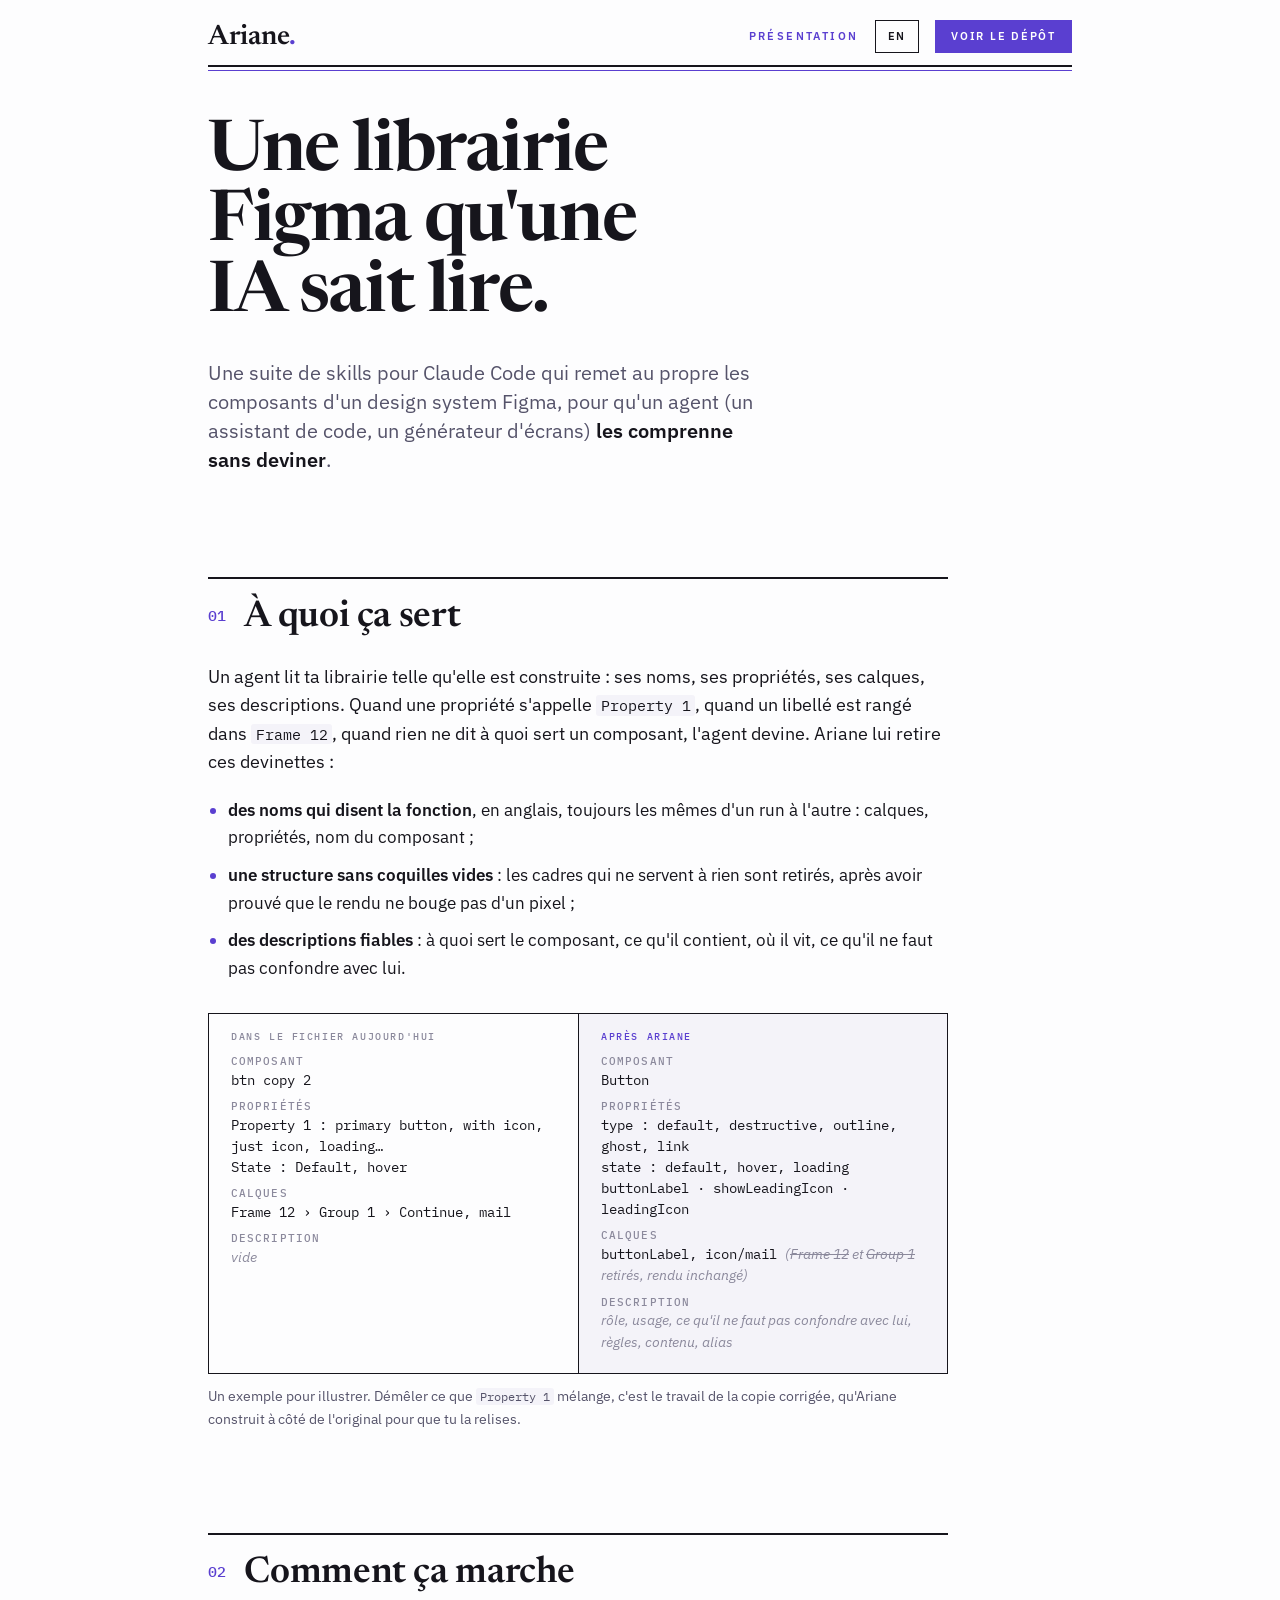
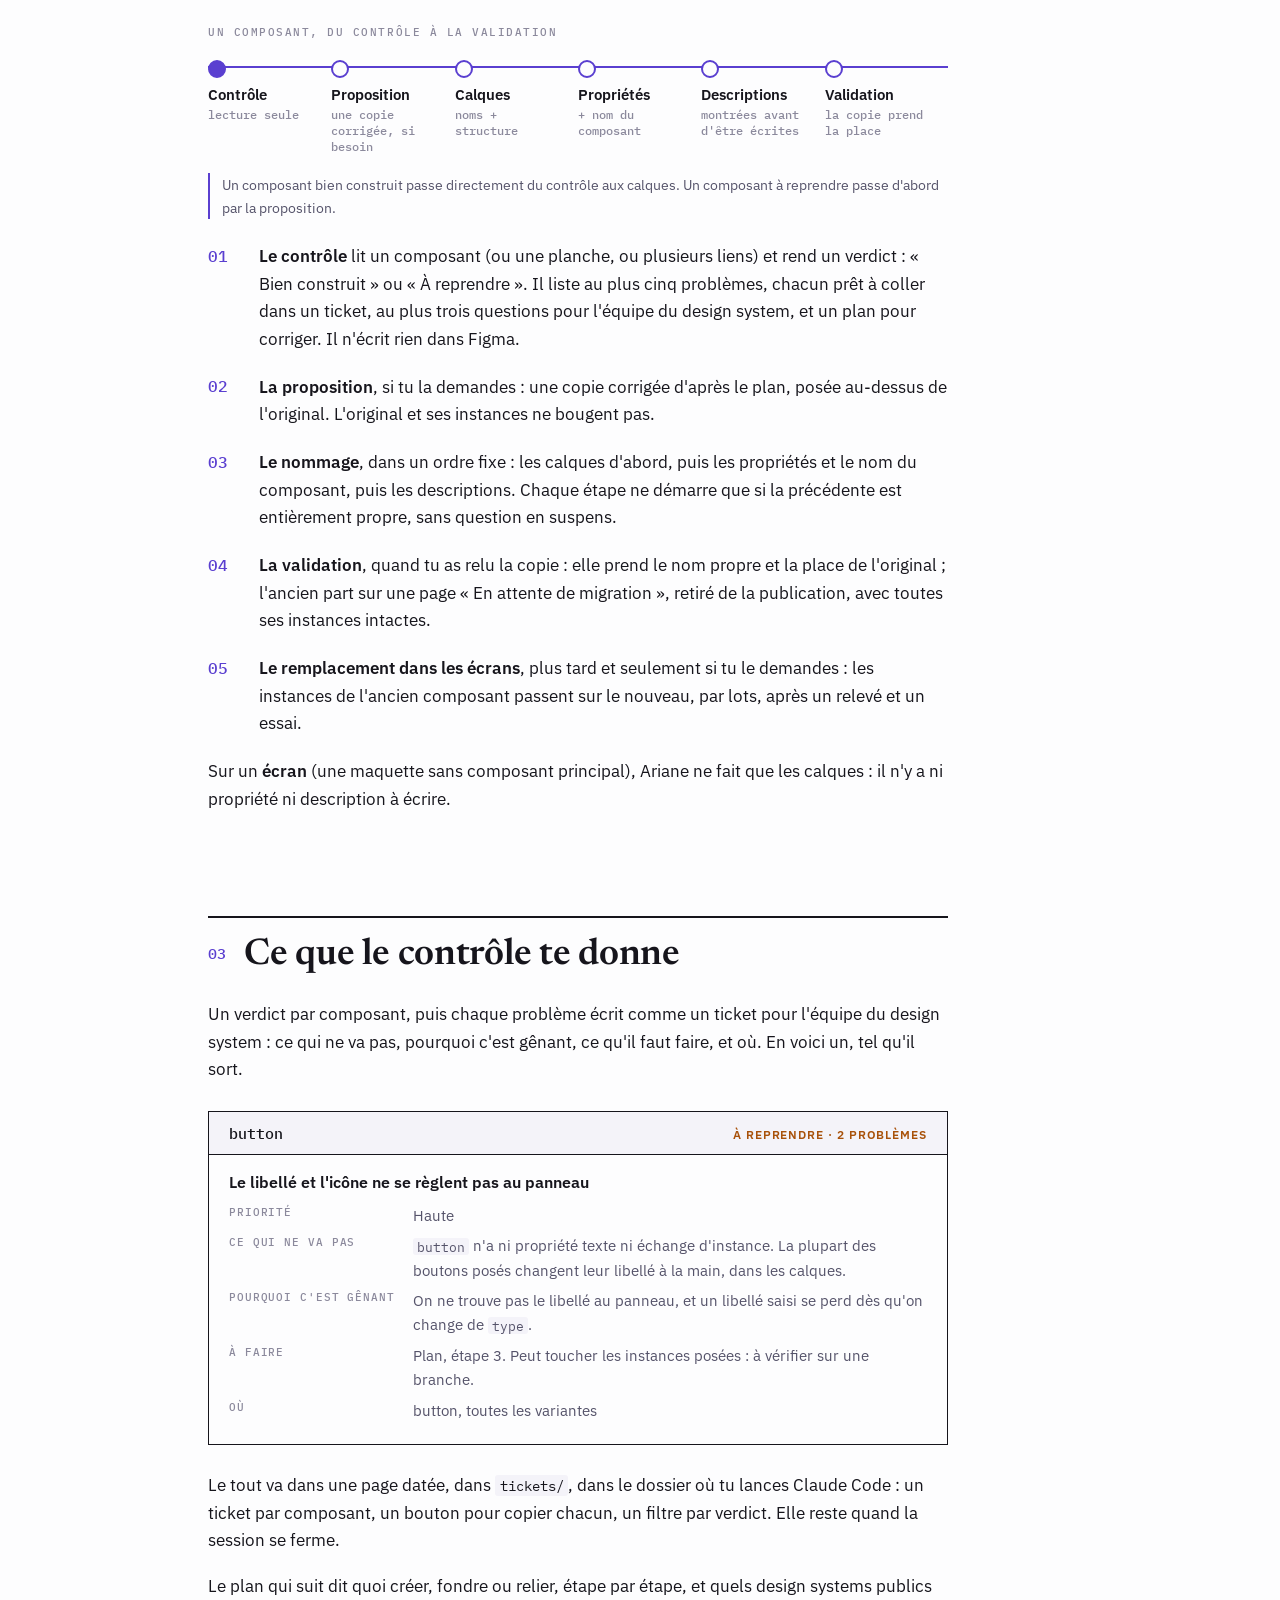
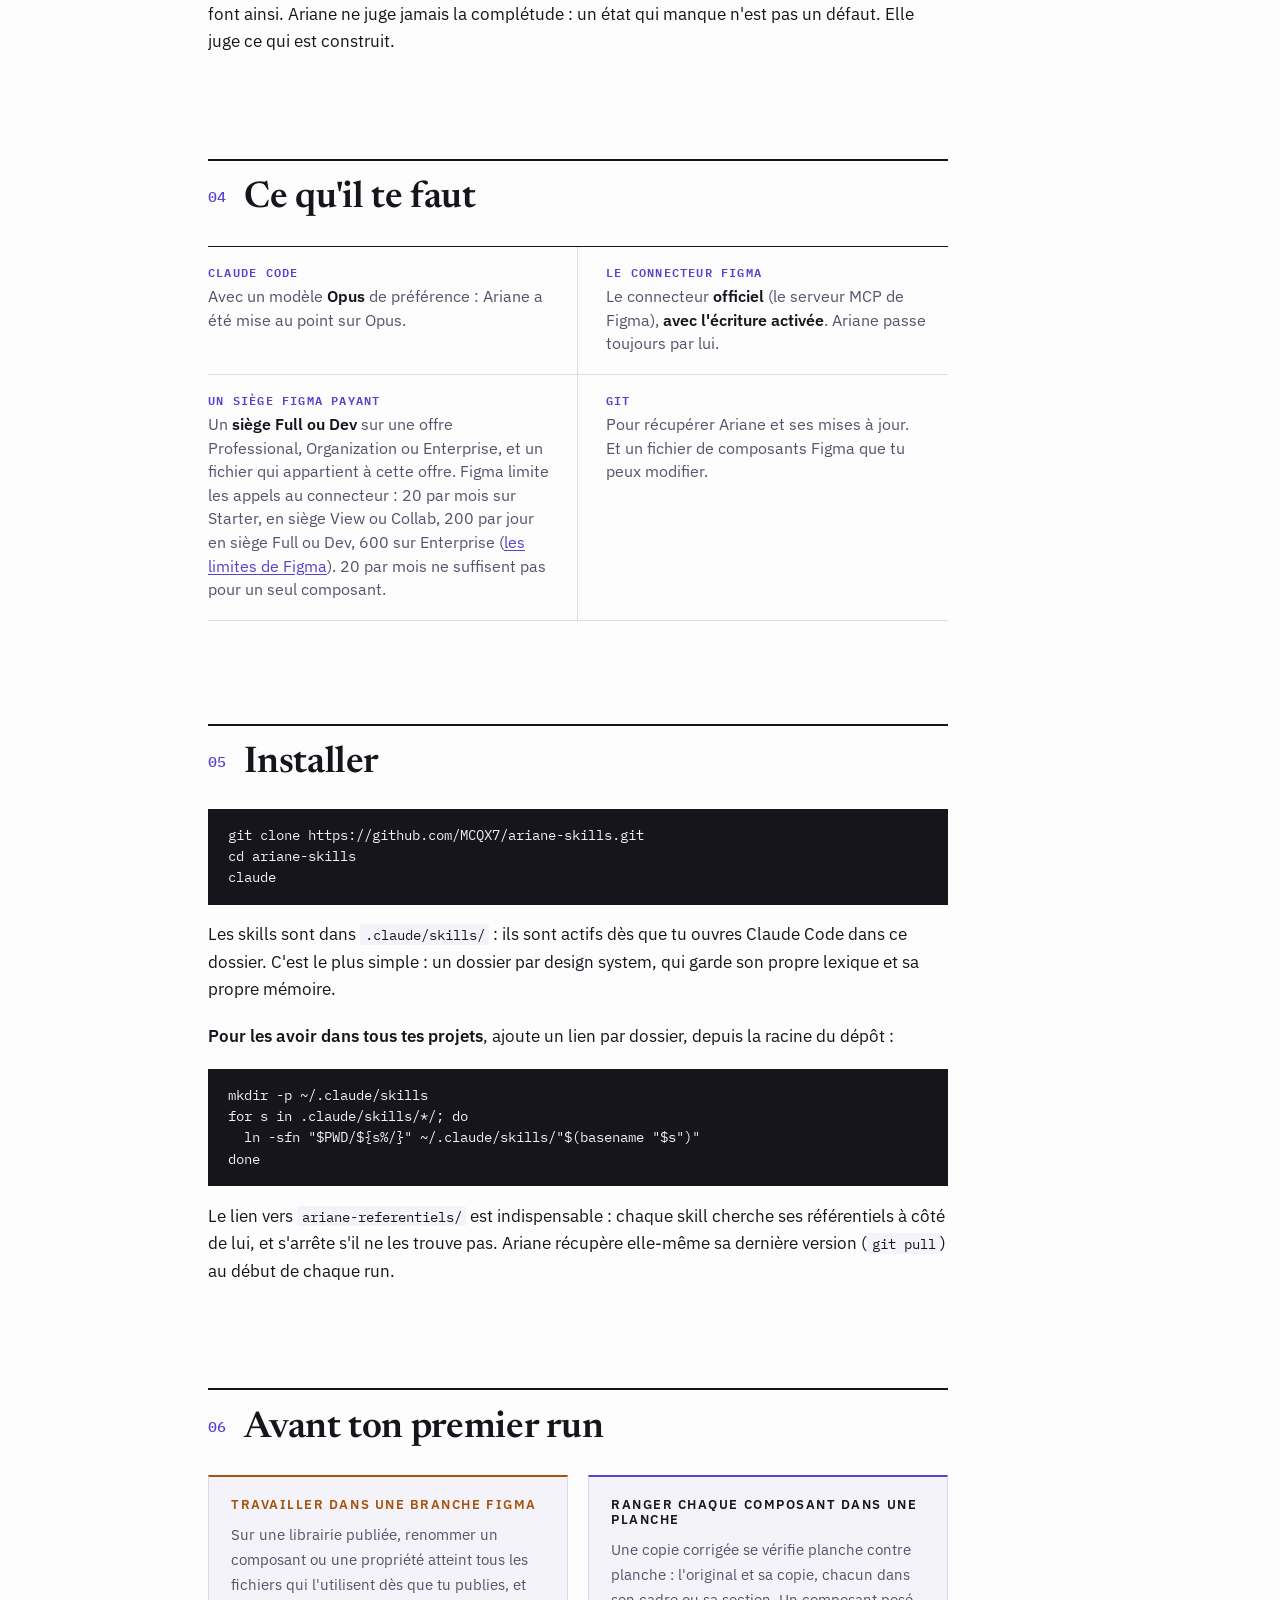
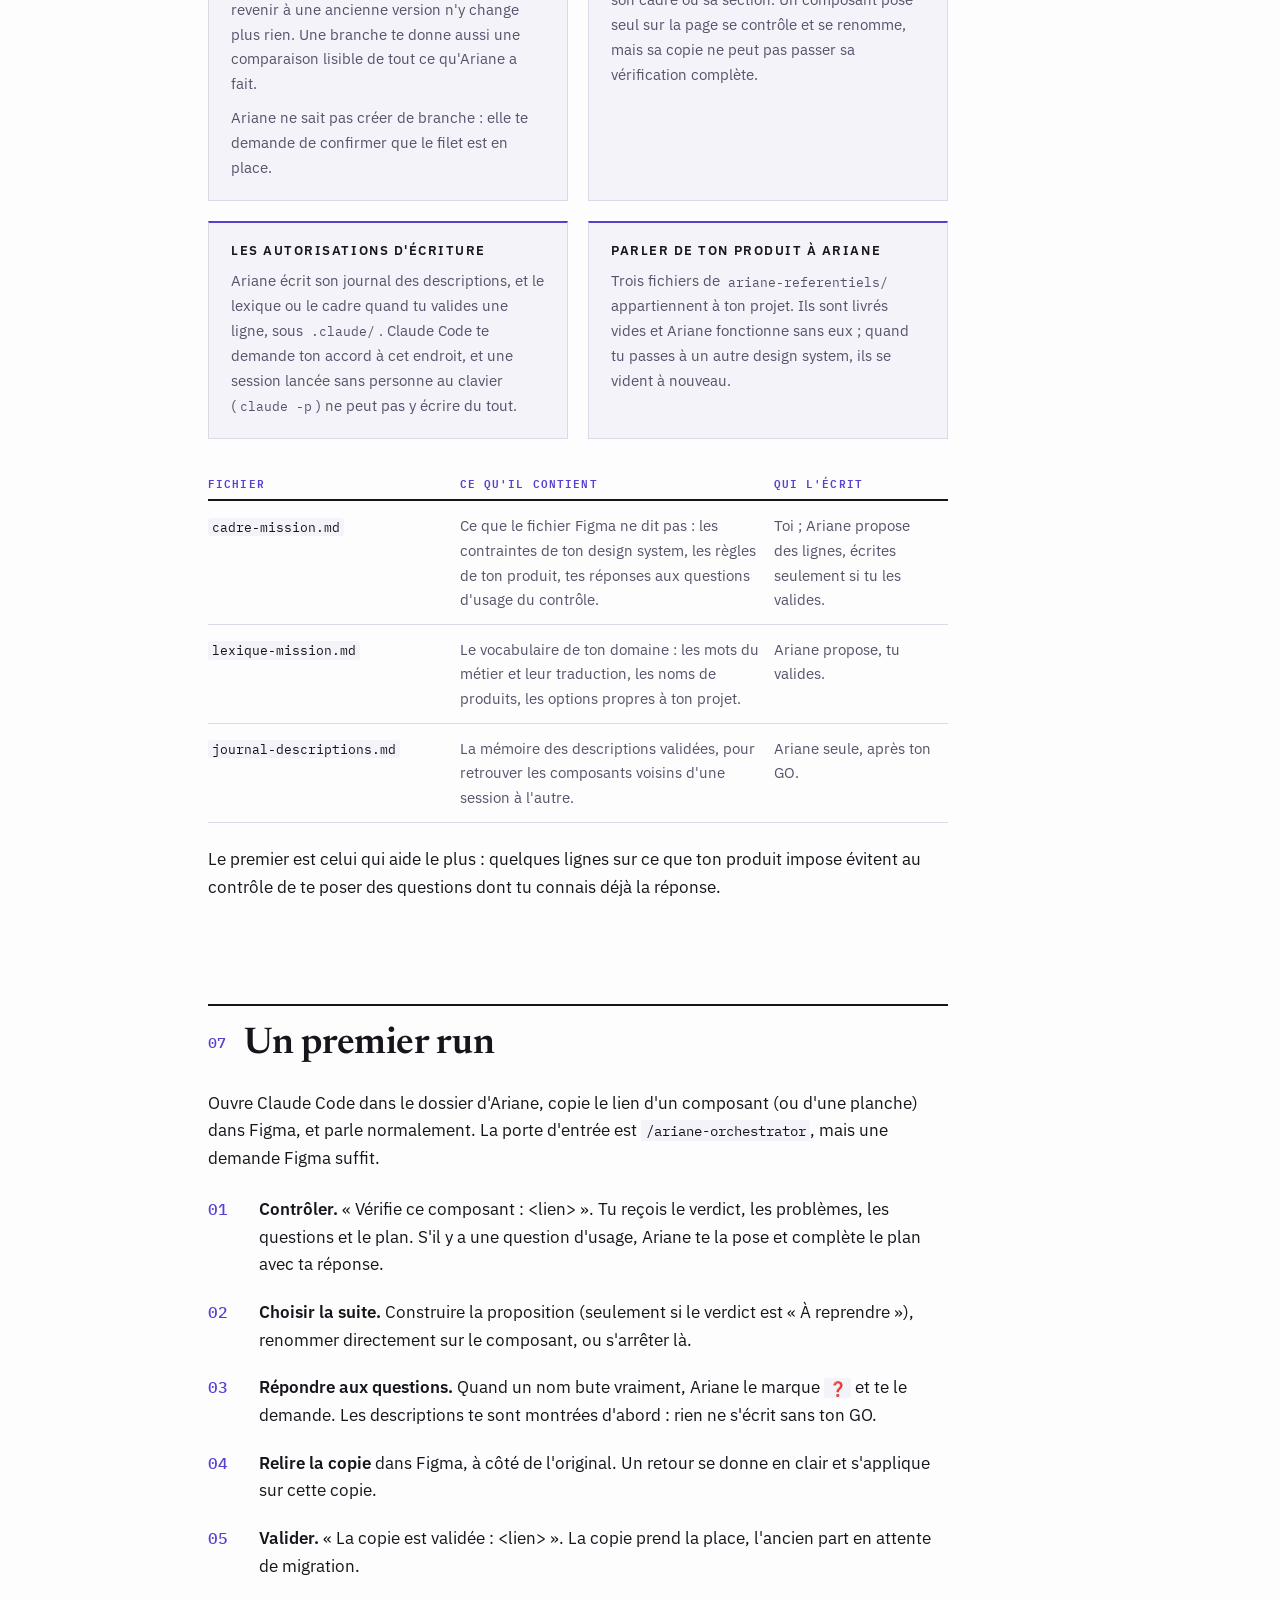
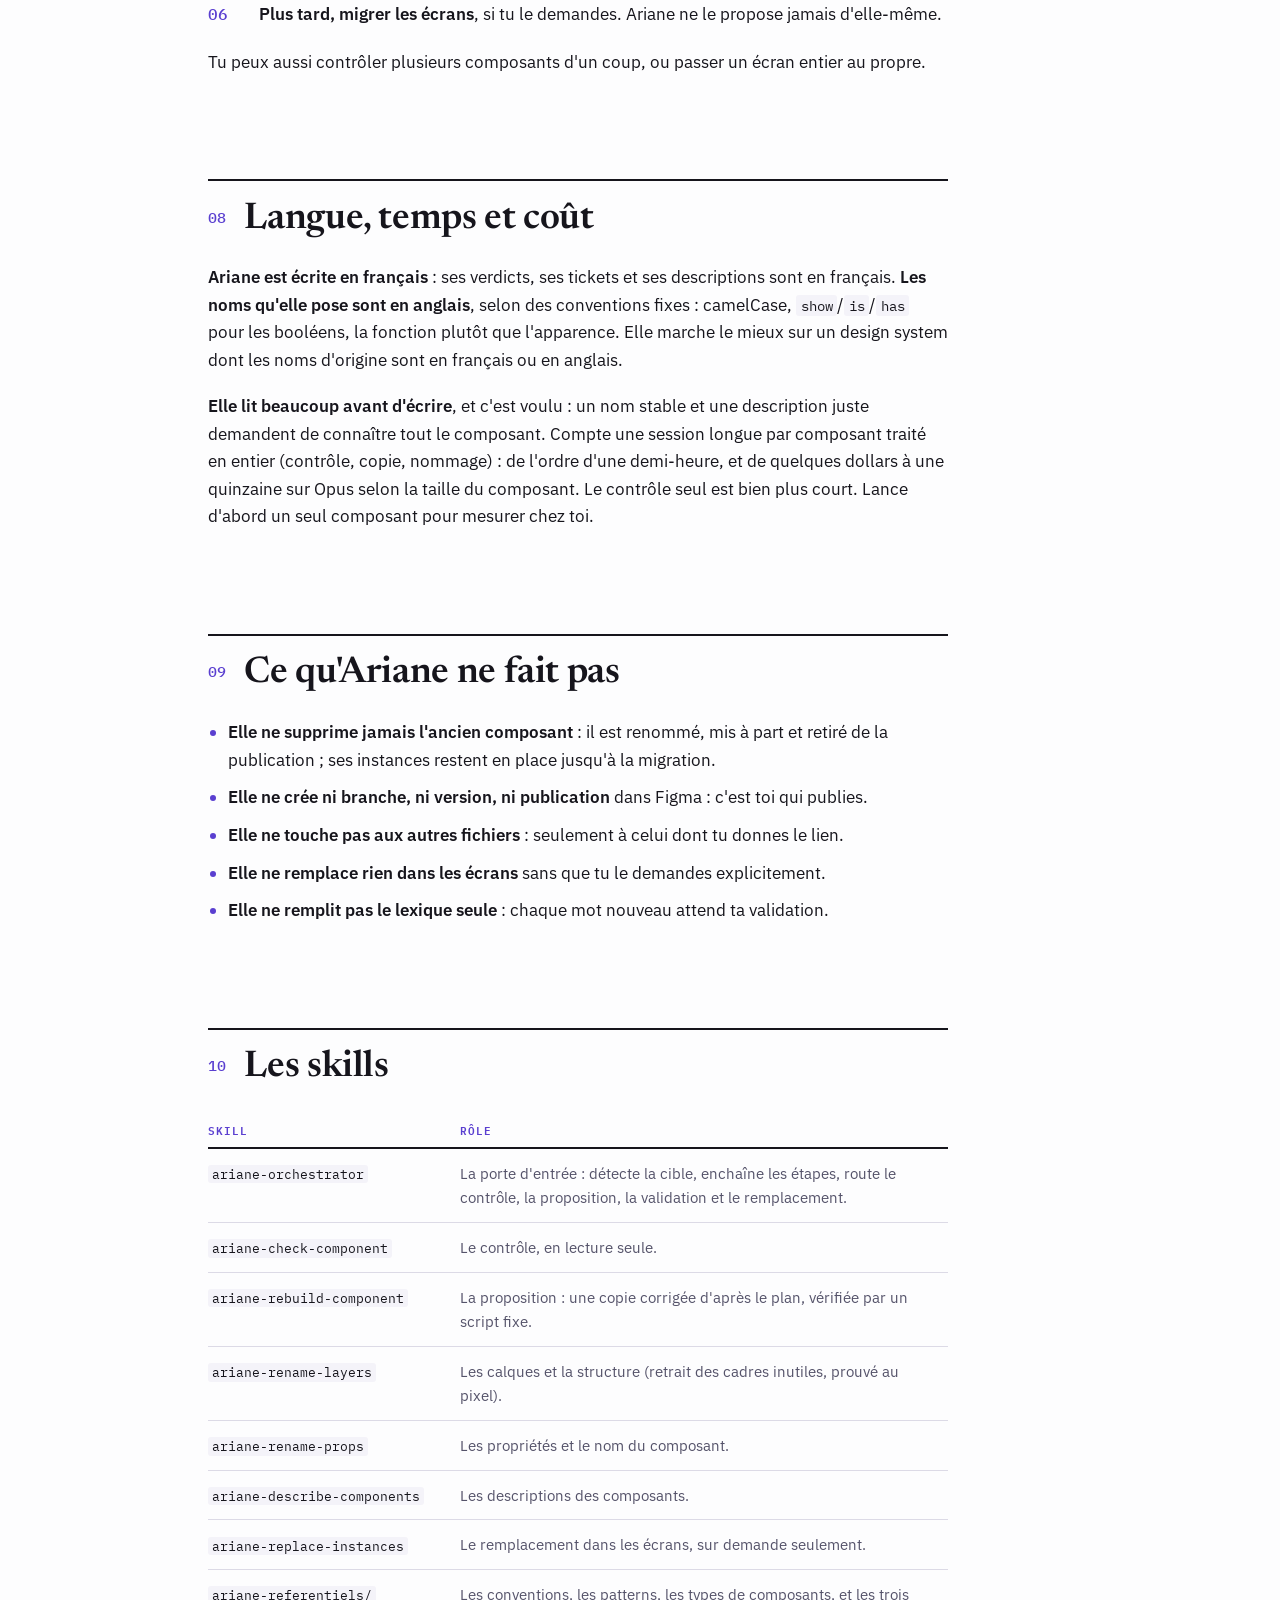
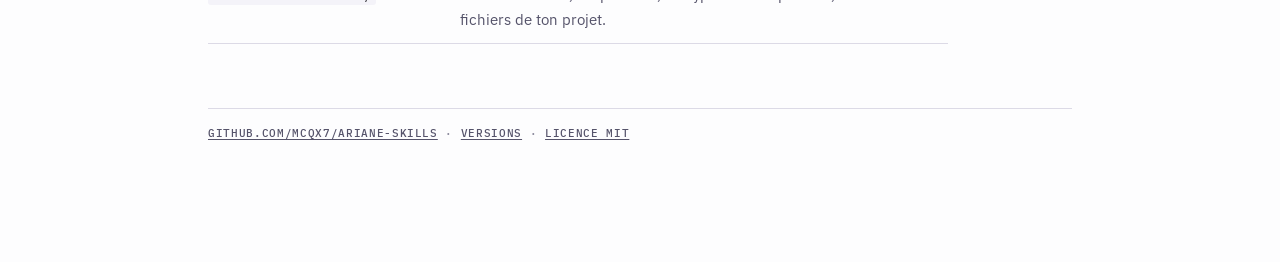
==== commit 38615497: "Le contrôle écrit sa page de tickets datée (check v2.18, orchestrator v1.22, rebuild v0.16) Co-Autho" ====
--- a/docs/presentation.fr.html
+++ b/docs/presentation.fr.html
@@ -104,6 +104,7 @@
       </dl>
     </div>
   </div>
+  <p>Le tout va dans une page datée, dans <code>tickets/</code>, dans le dossier où tu lances Claude Code : un ticket par composant, un bouton pour copier chacun, un filtre par verdict. Elle reste quand la session se ferme.</p>
   <p>Le plan qui suit dit quoi créer, fondre ou relier, étape par étape, et quels design systems publics font ainsi. Ariane ne juge jamais la complétude : un état qui manque n'est pas un défaut. Elle juge ce qui est construit.</p>
 </section>
 
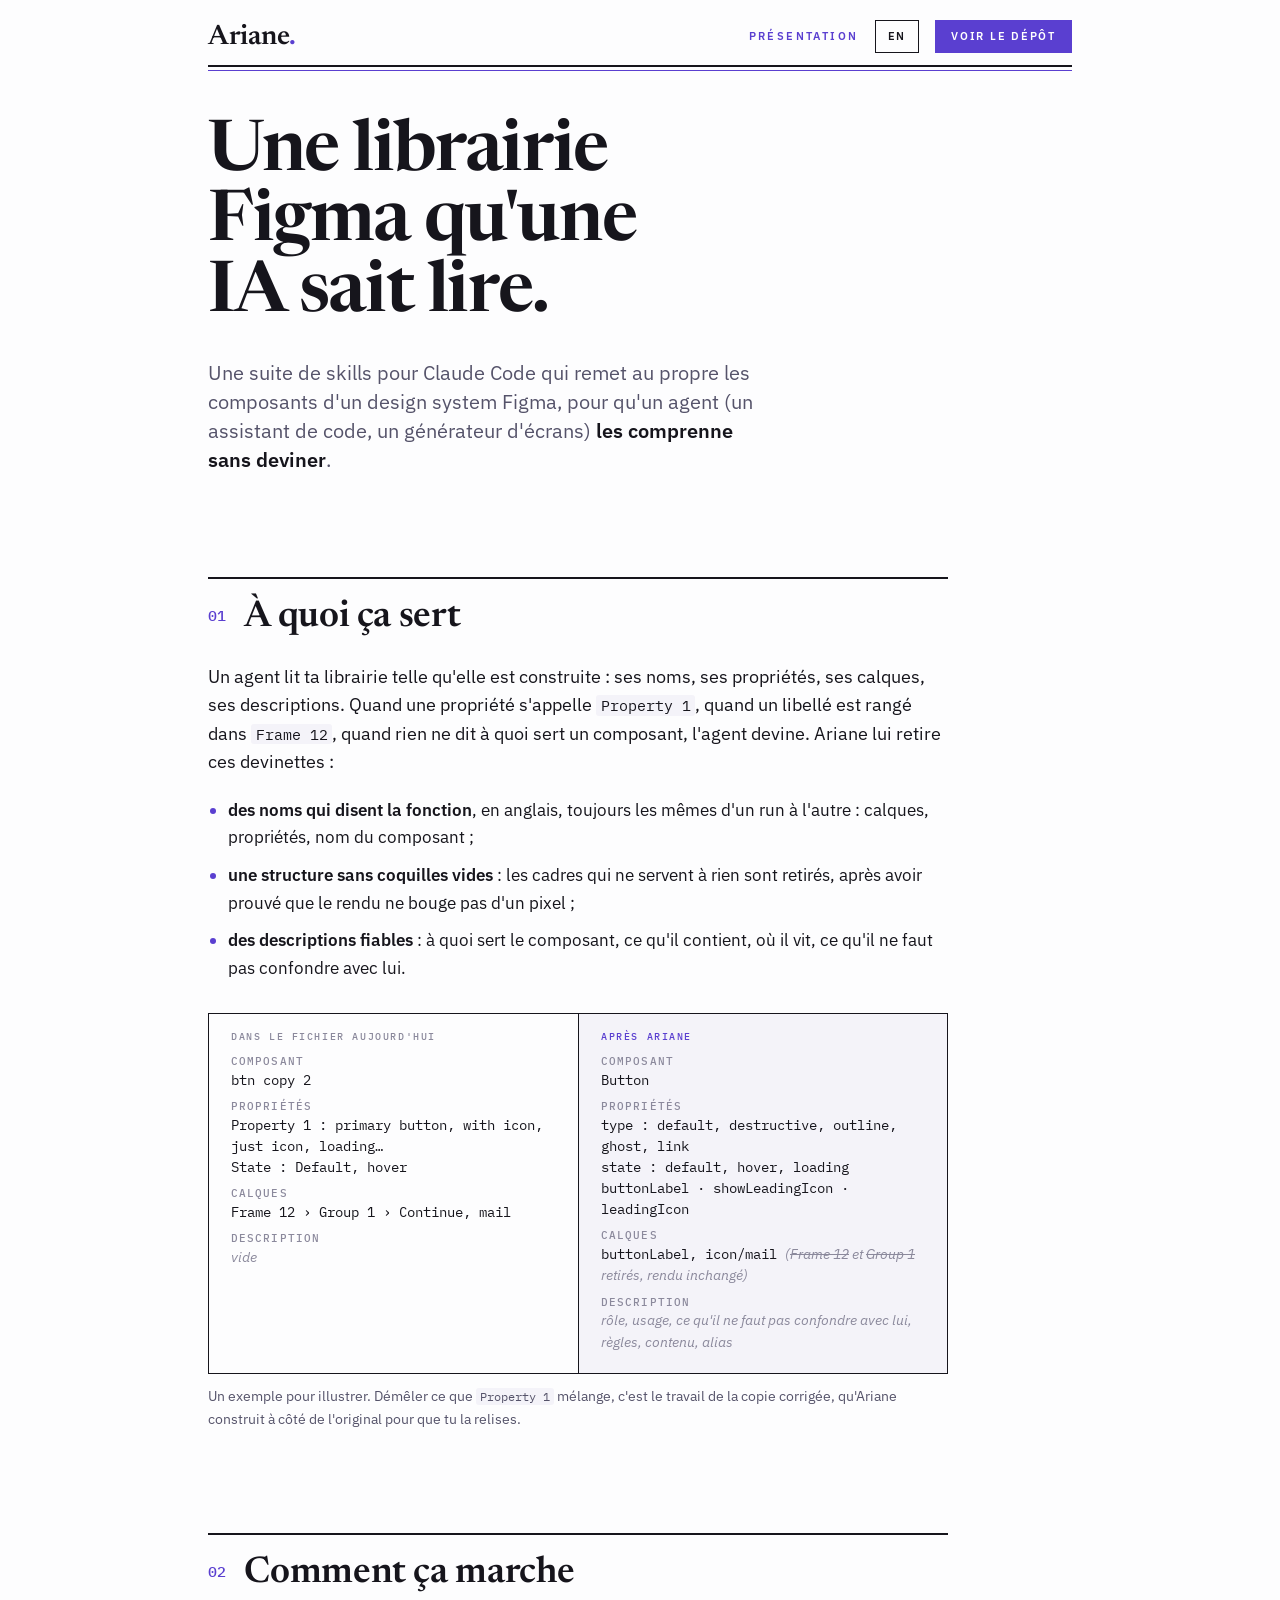
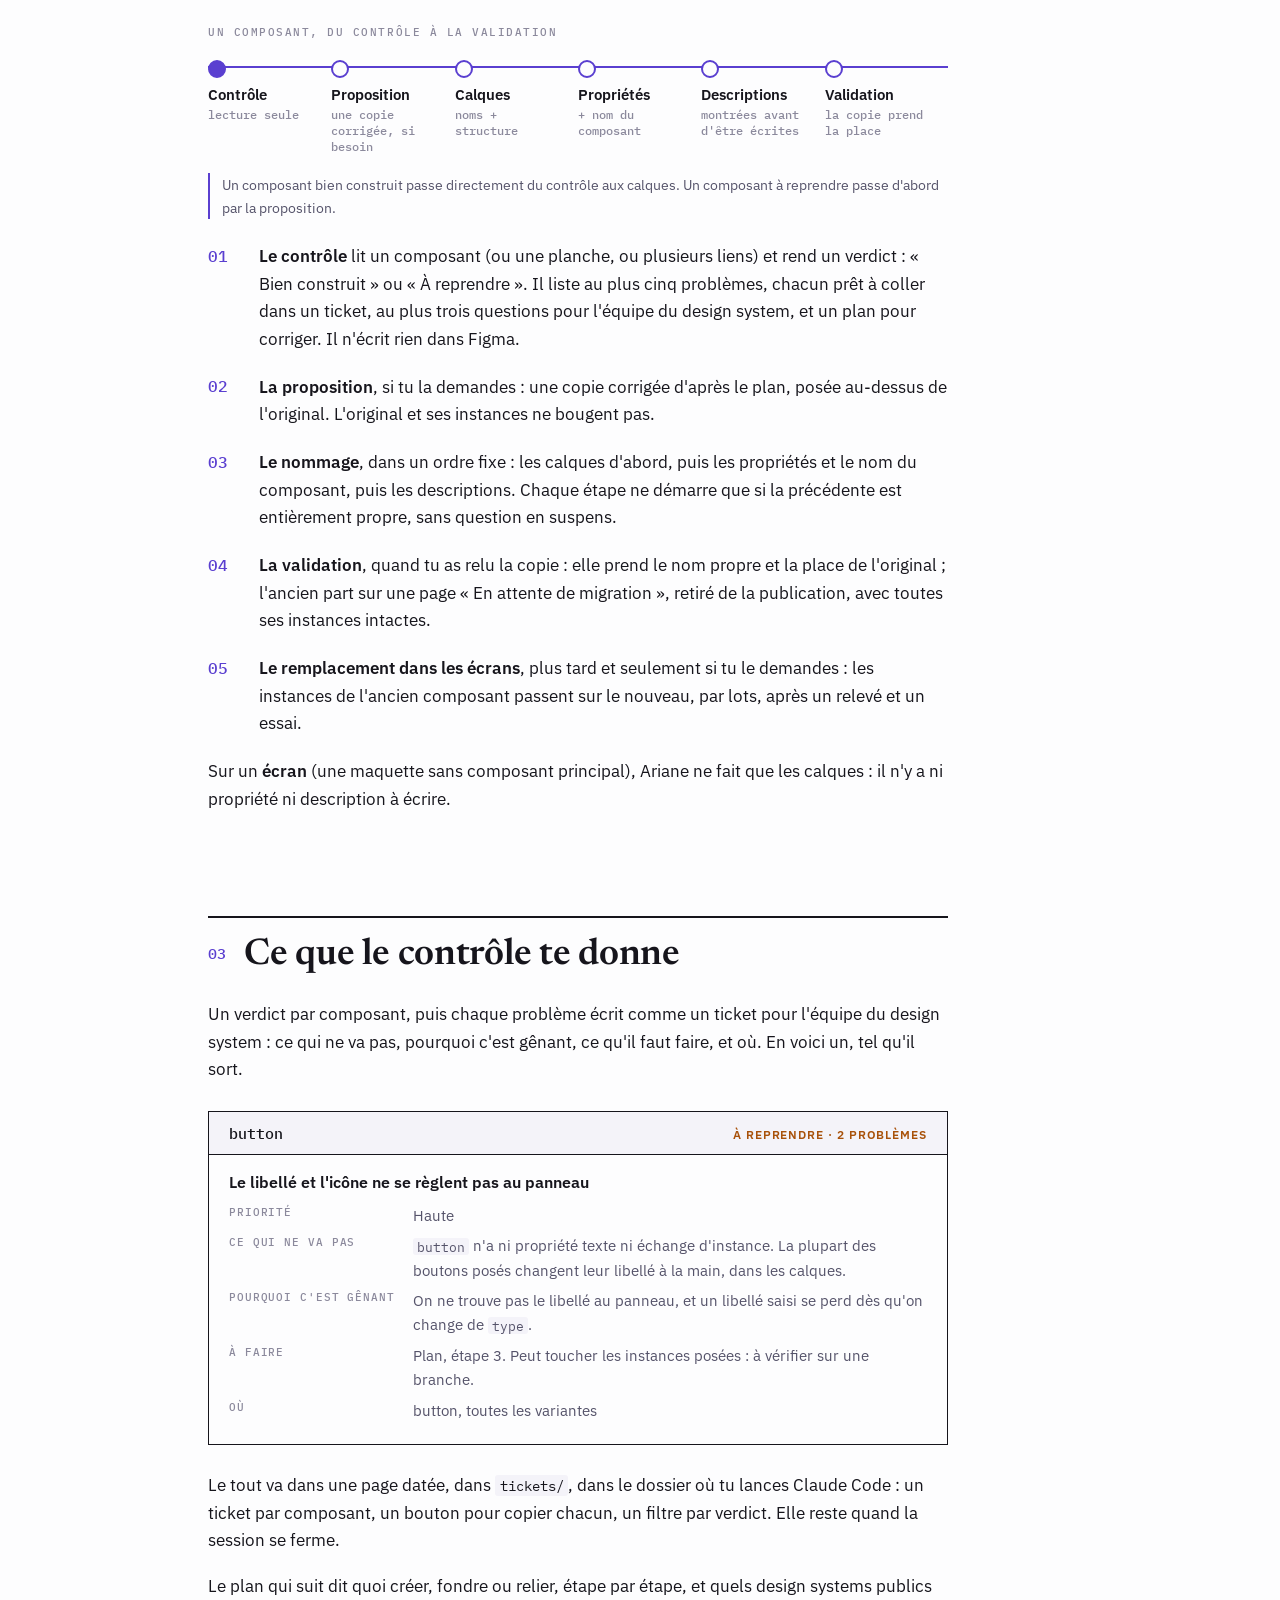
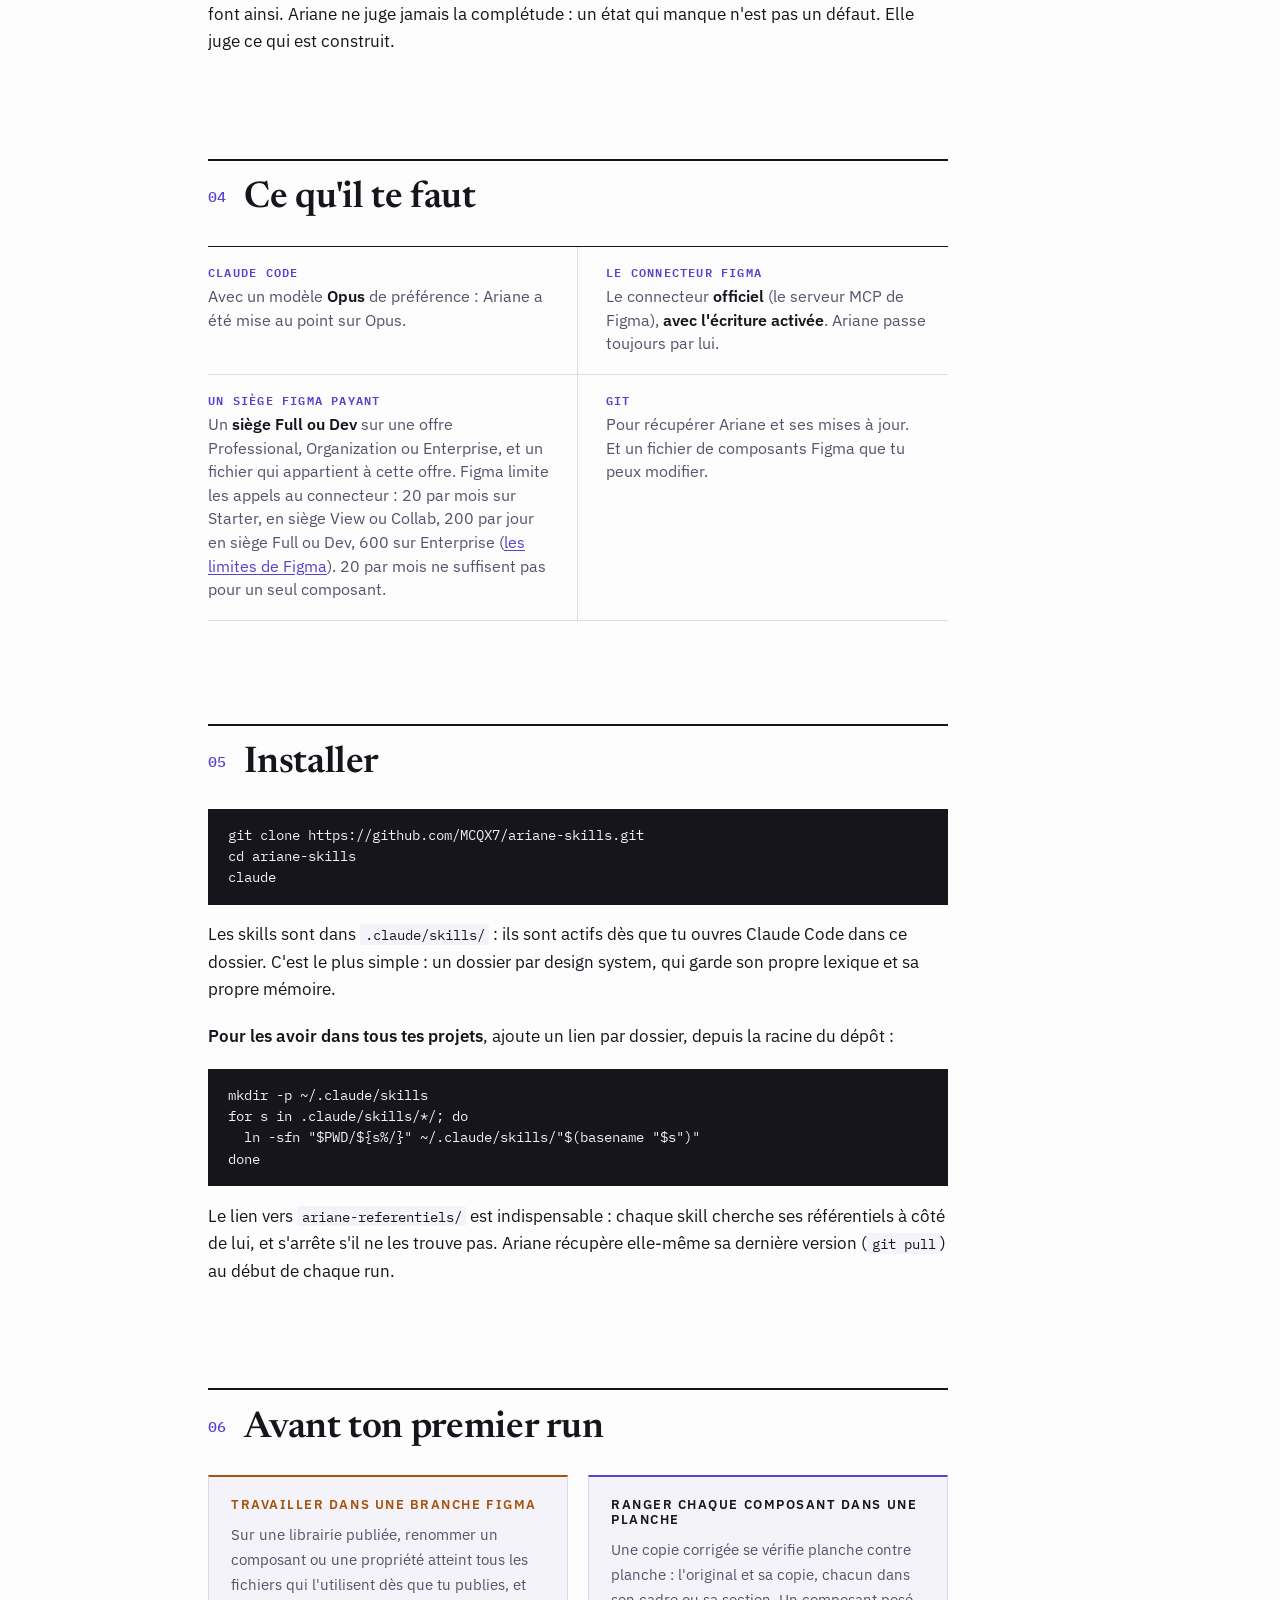
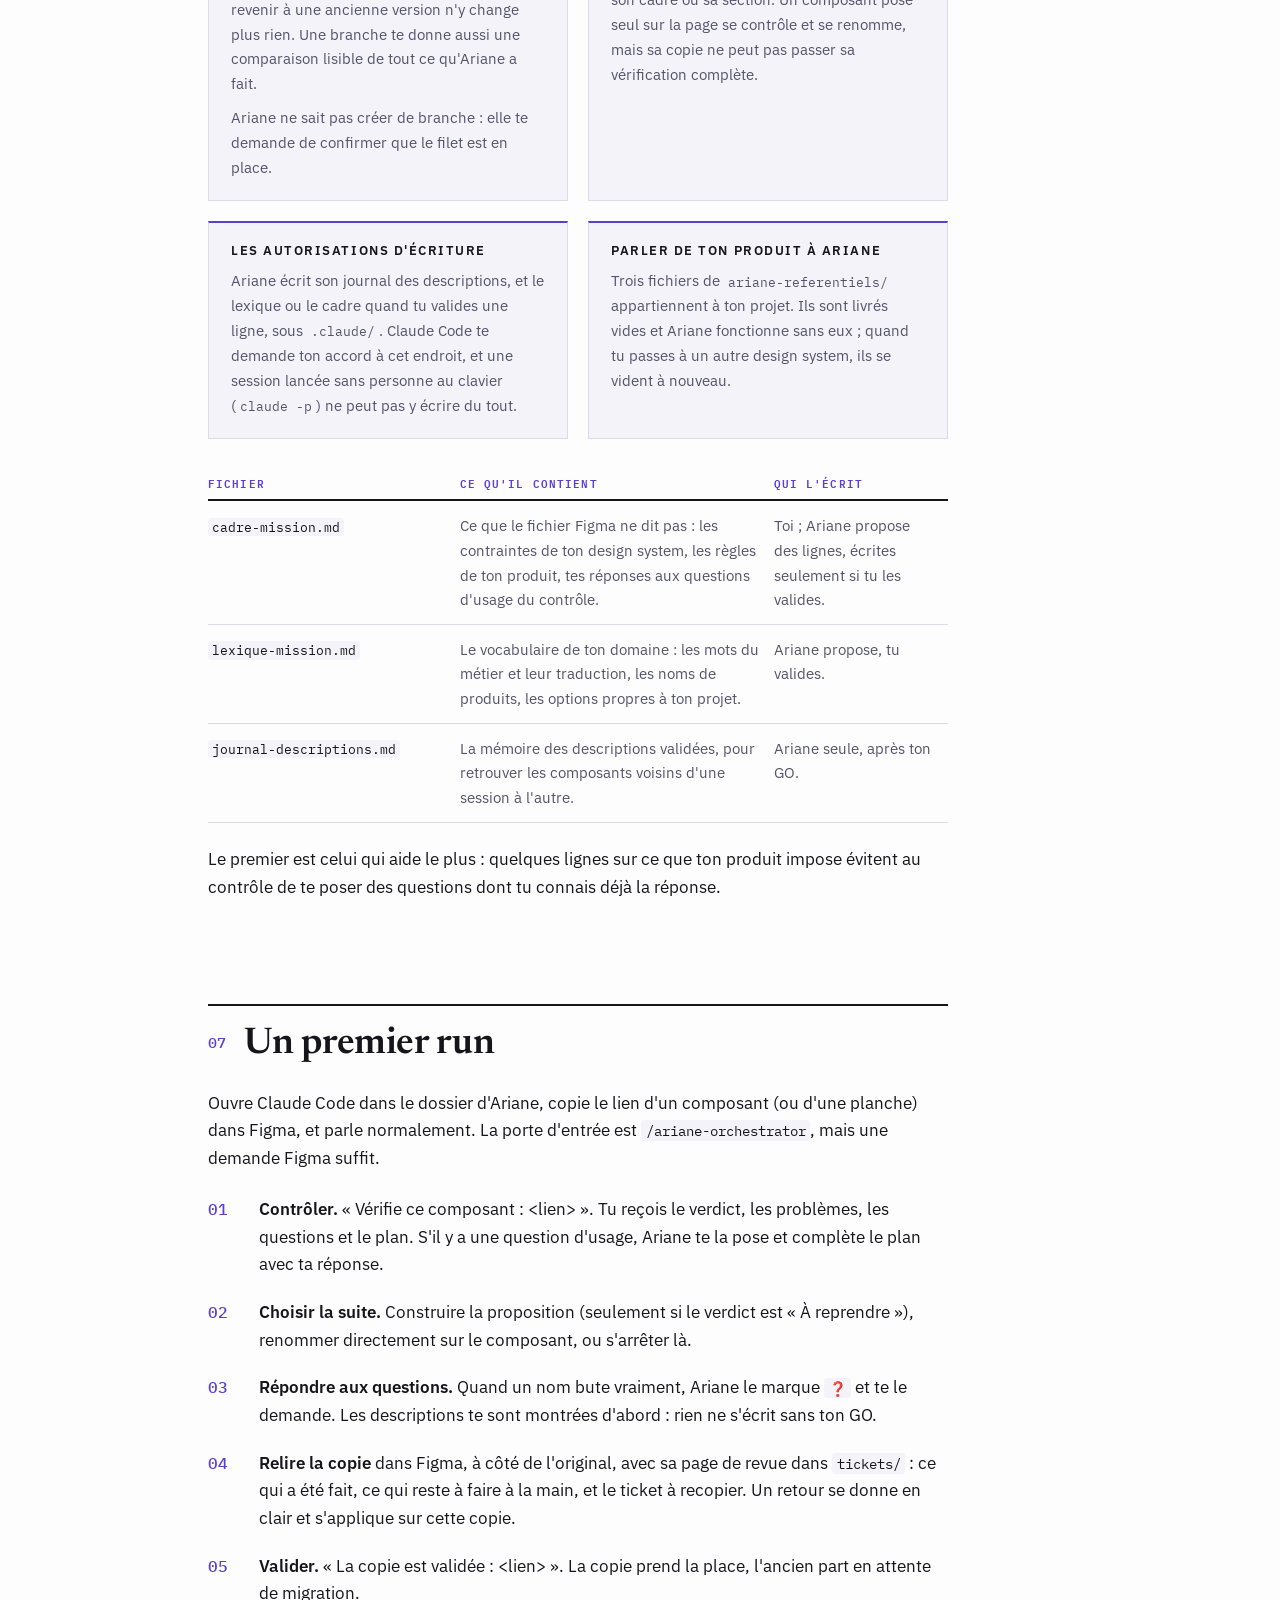
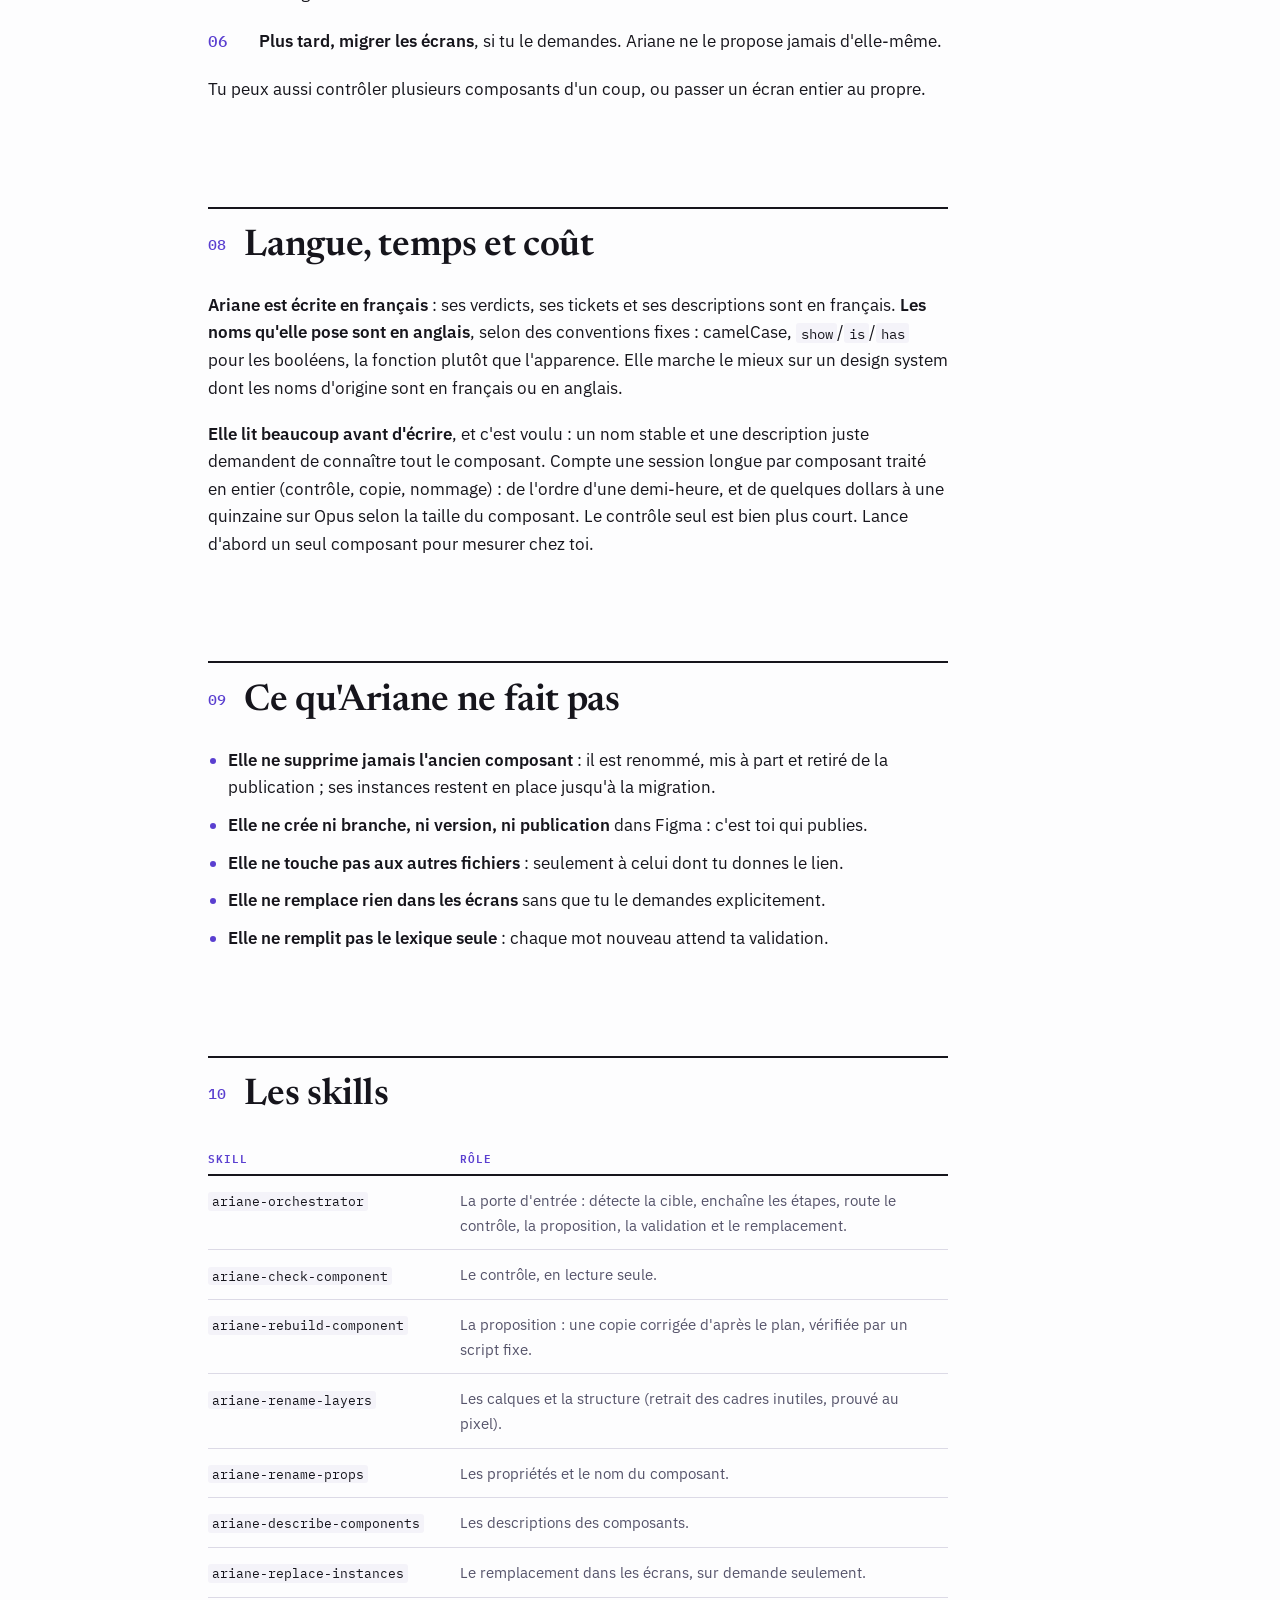
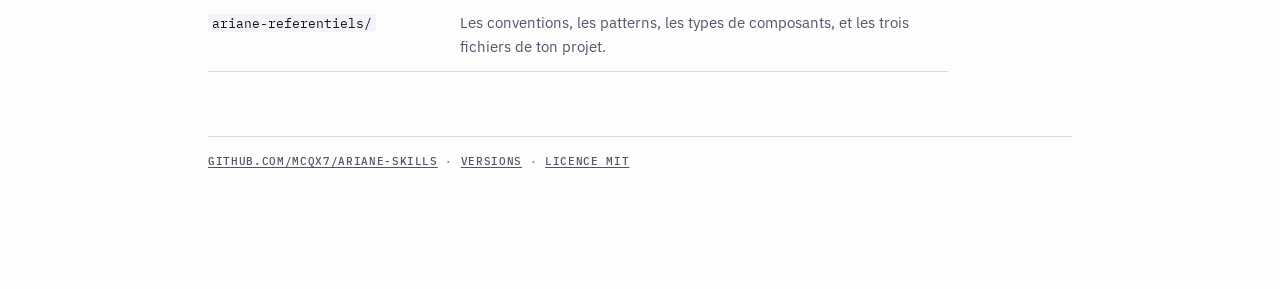
==== commit 42508318: "1.1 : la revue des copies a sa page (orchestrator v1.23, check v2.19) Co-Authored-By: Claude Opus 5." ====
--- a/docs/presentation.fr.html
+++ b/docs/presentation.fr.html
@@ -173,7 +173,7 @@
     <li><b>Contrôler.</b> « Vérifie ce composant : &lt;lien&gt; ». Tu reçois le verdict, les problèmes, les questions et le plan. S'il y a une question d'usage, Ariane te la pose et complète le plan avec ta réponse.</li>
     <li><b>Choisir la suite.</b> Construire la proposition (seulement si le verdict est « À reprendre »), renommer directement sur le composant, ou s'arrêter là.</li>
     <li><b>Répondre aux questions.</b> Quand un nom bute vraiment, Ariane le marque <code>❓</code> et te le demande. Les descriptions te sont montrées d'abord : rien ne s'écrit sans ton GO.</li>
-    <li><b>Relire la copie</b> dans Figma, à côté de l'original. Un retour se donne en clair et s'applique sur cette copie.</li>
+    <li><b>Relire la copie</b> dans Figma, à côté de l'original, avec sa page de revue dans <code>tickets/</code> : ce qui a été fait, ce qui reste à faire à la main, et le ticket à recopier. Un retour se donne en clair et s'applique sur cette copie.</li>
     <li><b>Valider.</b> « La copie est validée : &lt;lien&gt; ». La copie prend la place, l'ancien part en attente de migration.</li>
     <li><b>Plus tard, migrer les écrans</b>, si tu le demandes. Ariane ne le propose jamais d'elle-même.</li>
   </ol>
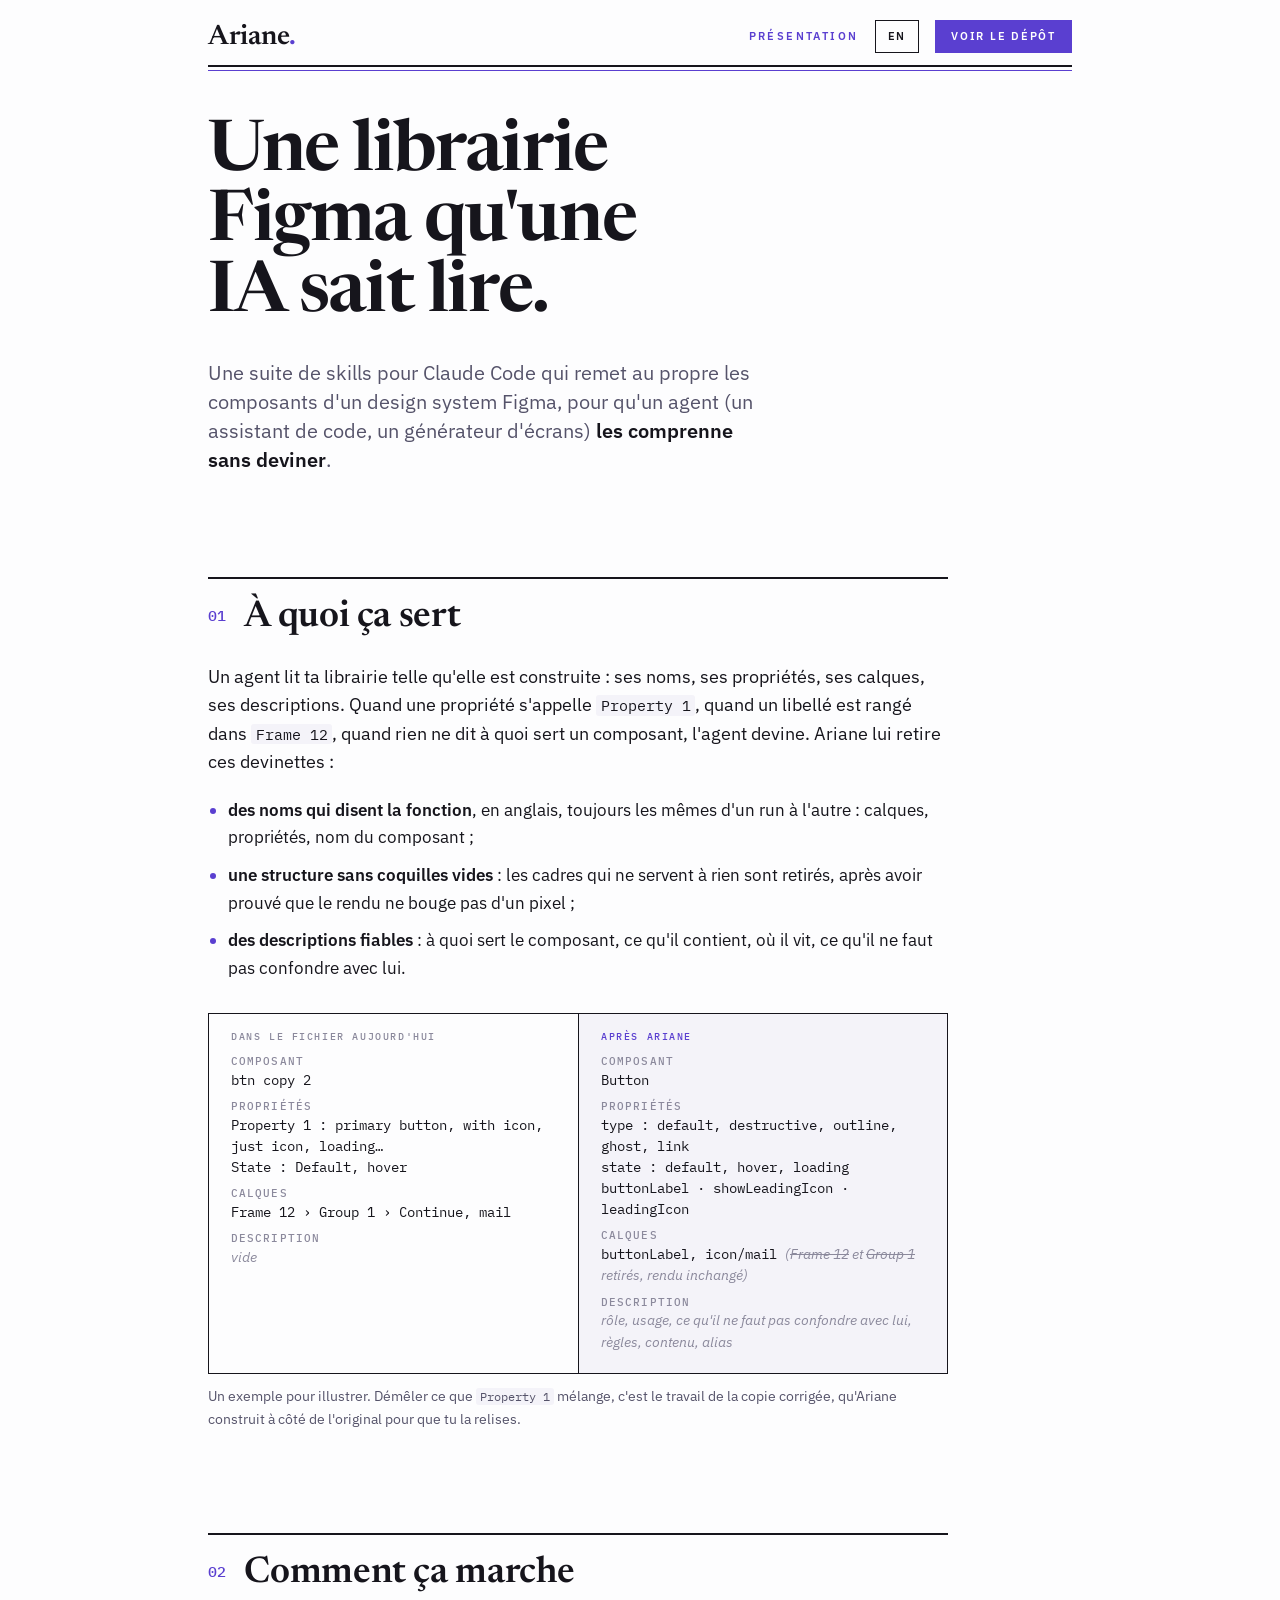
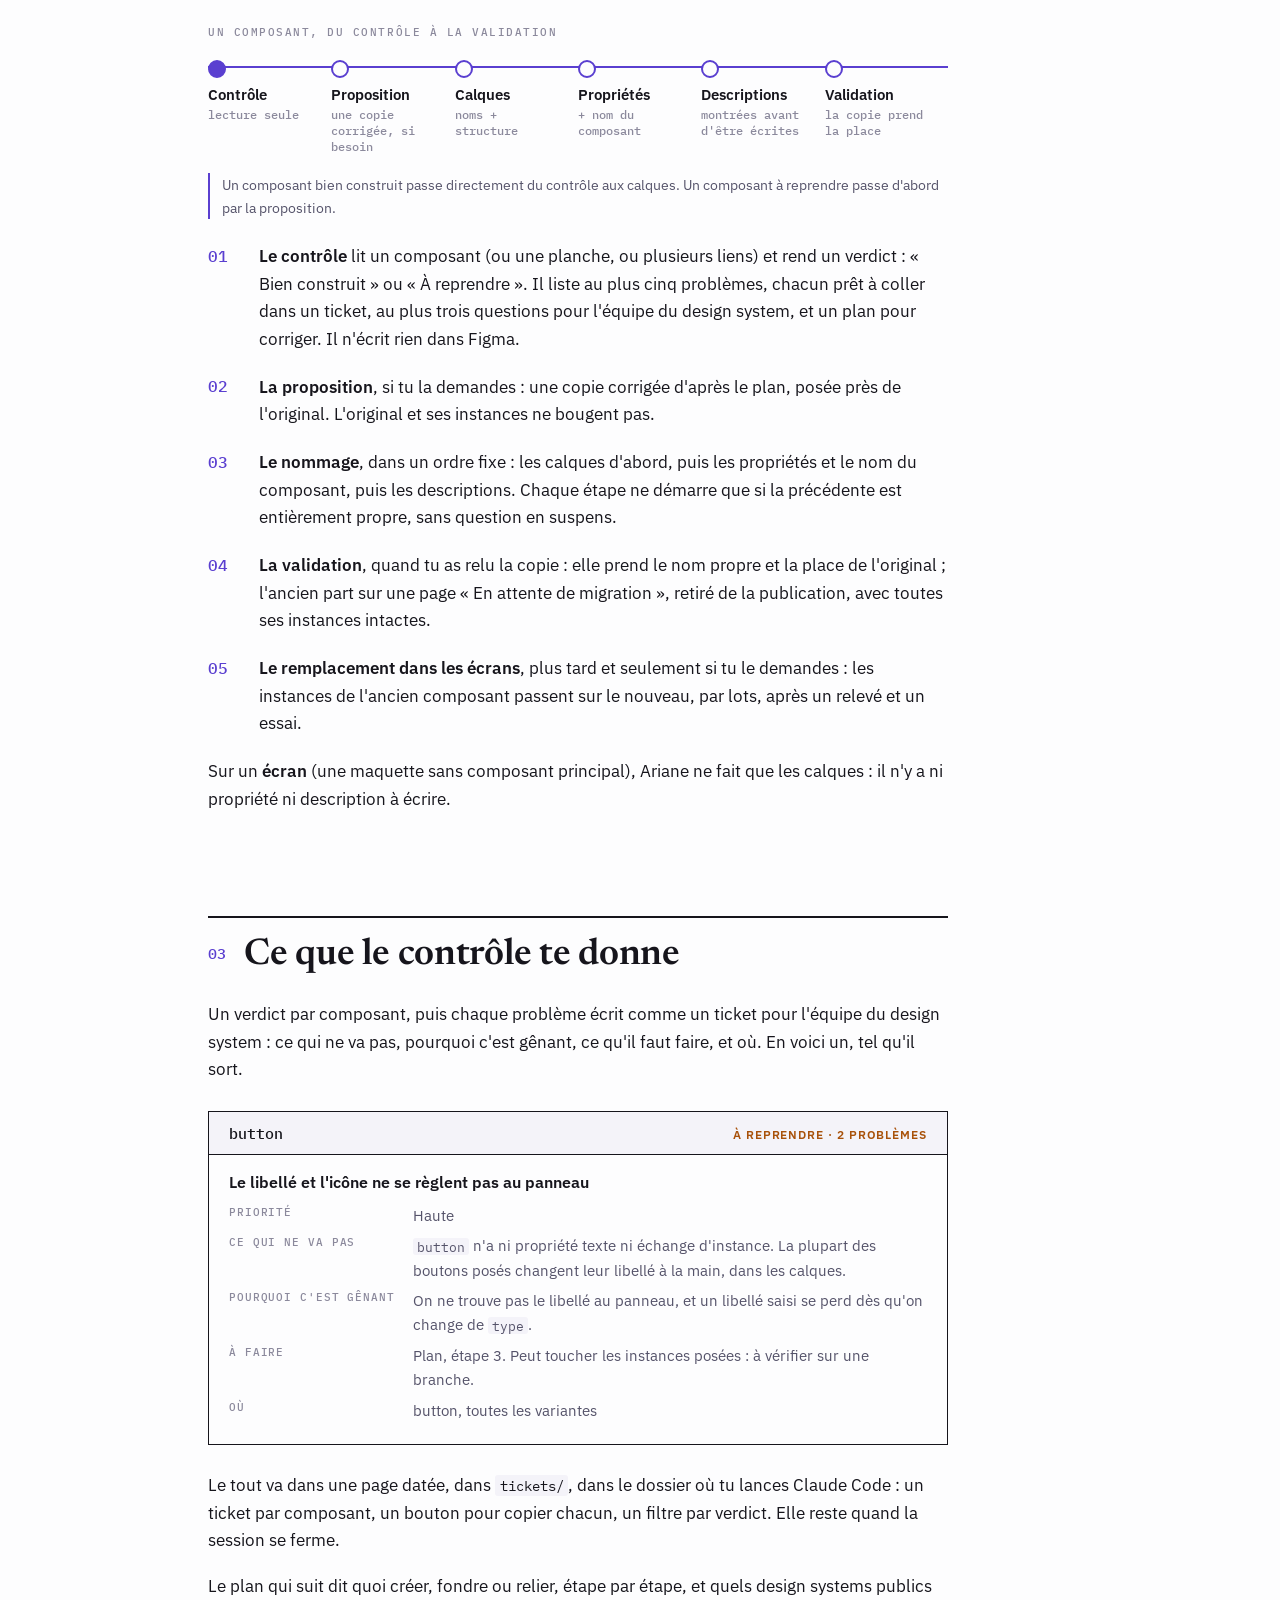
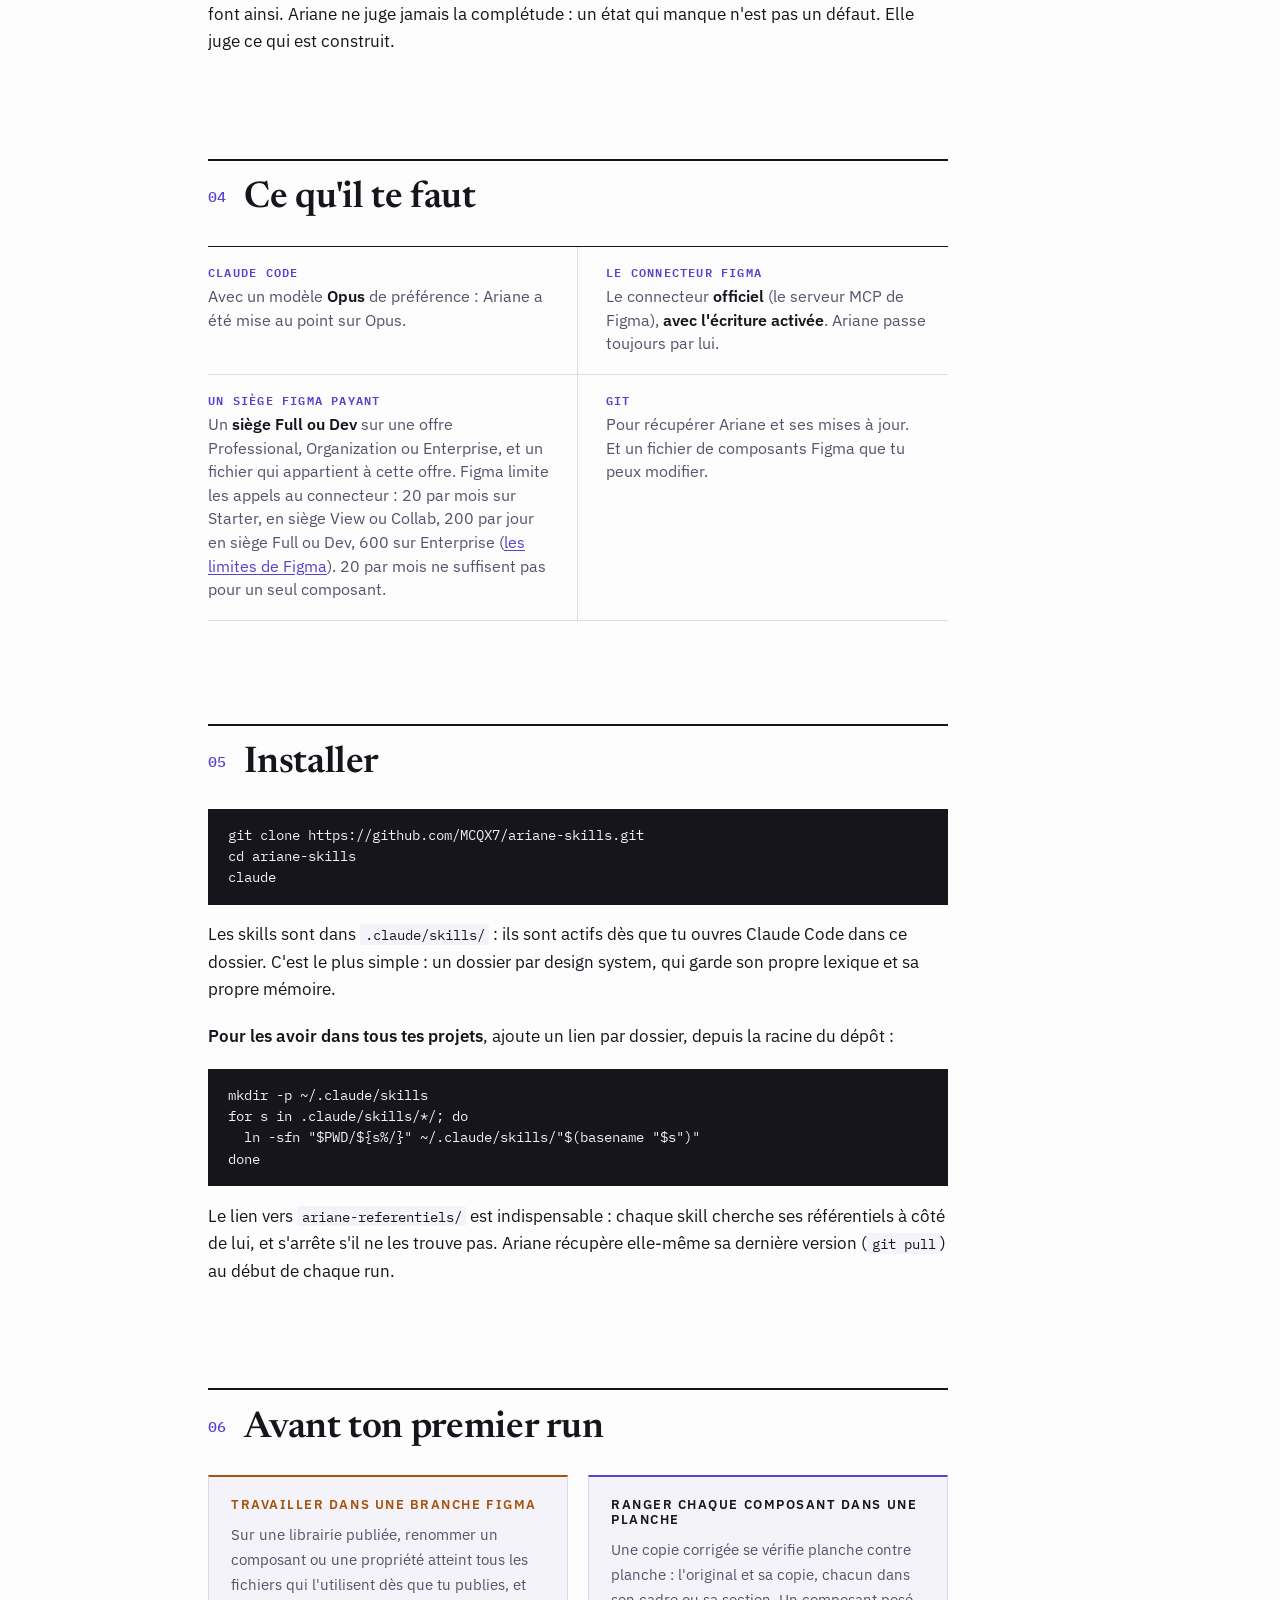
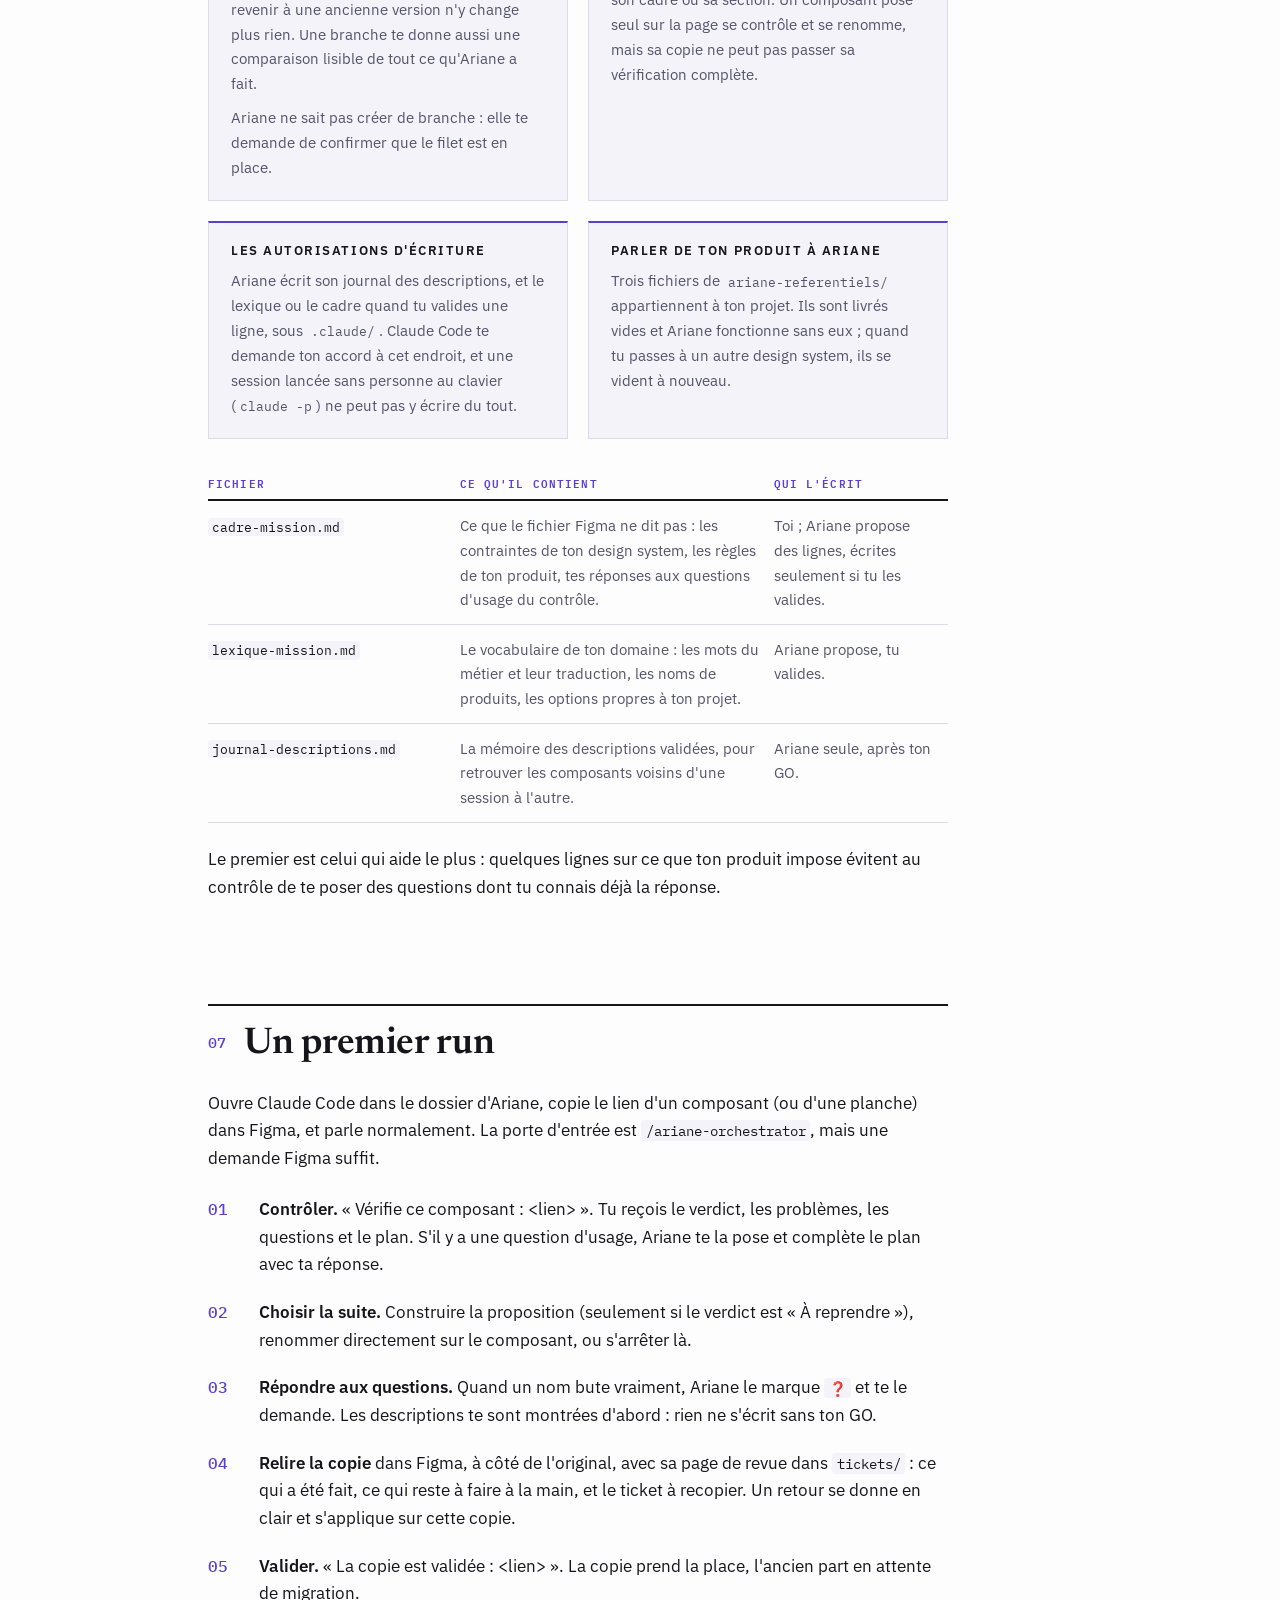
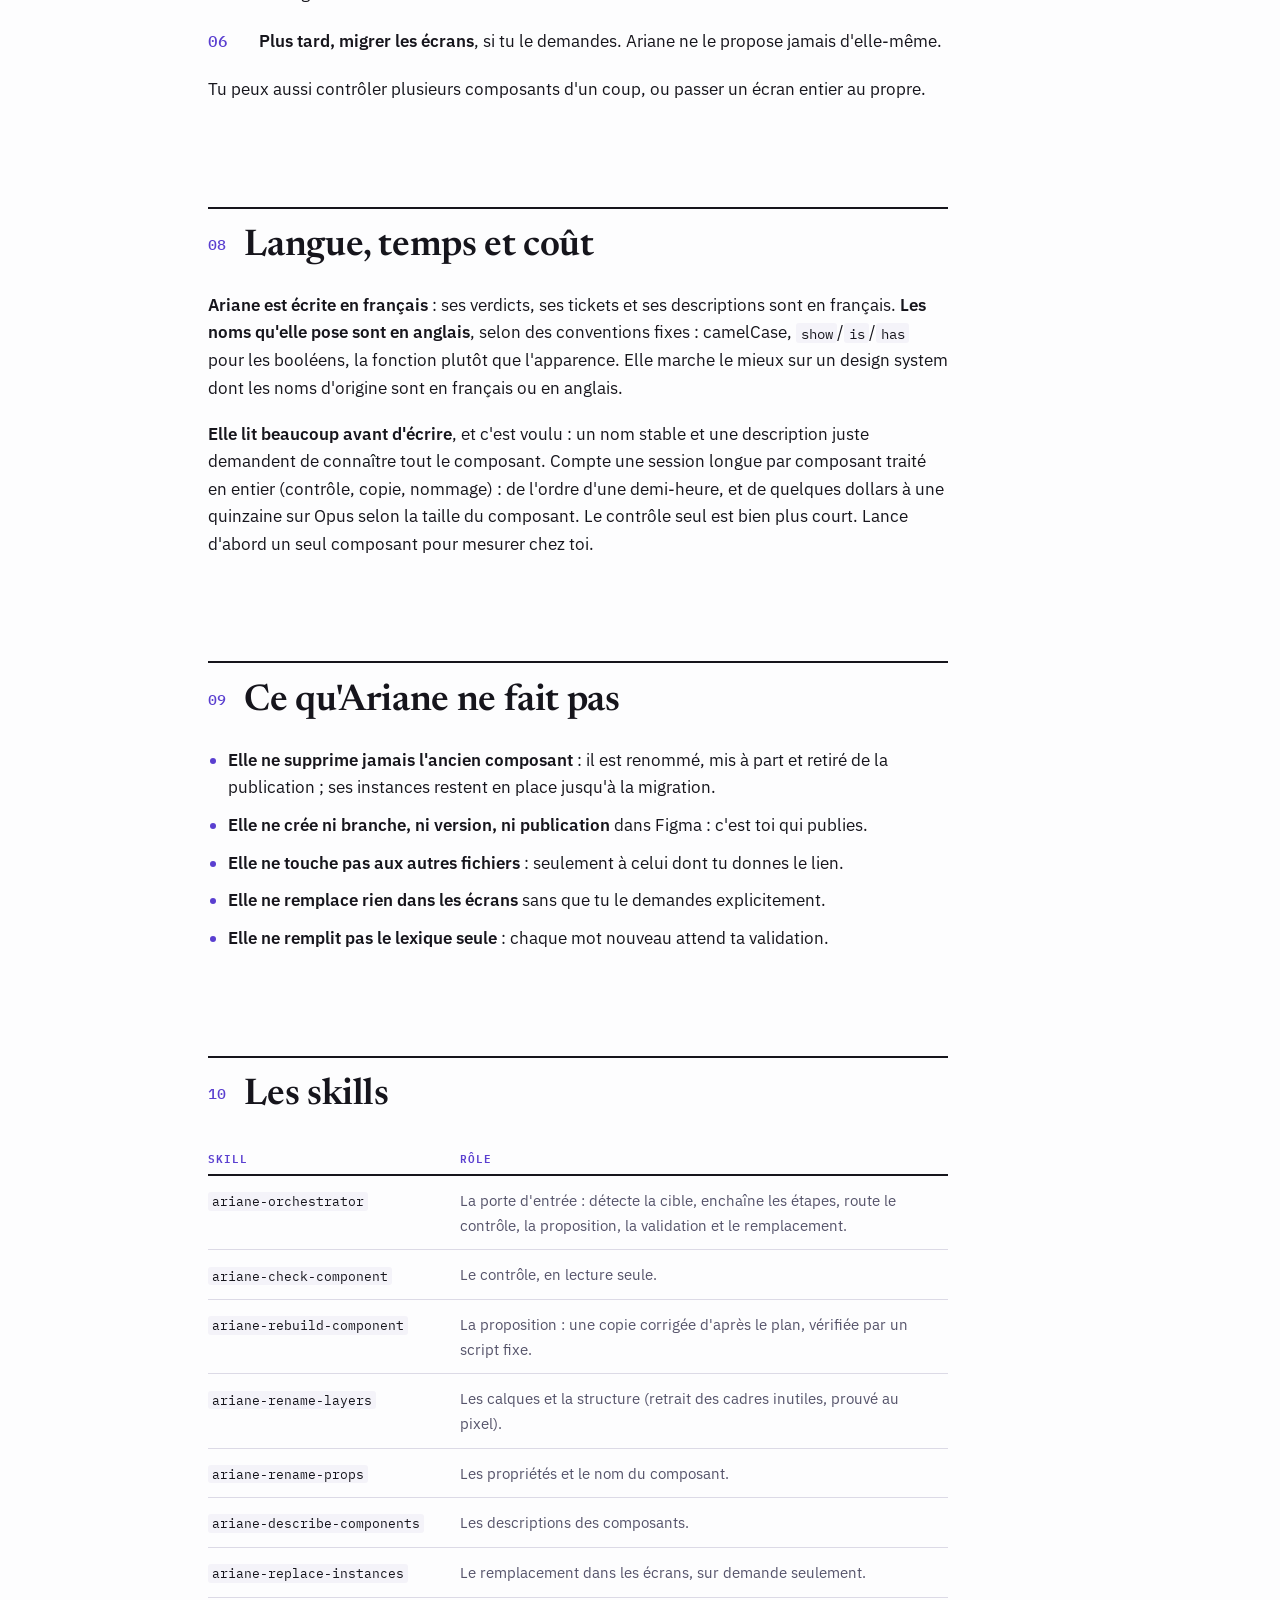
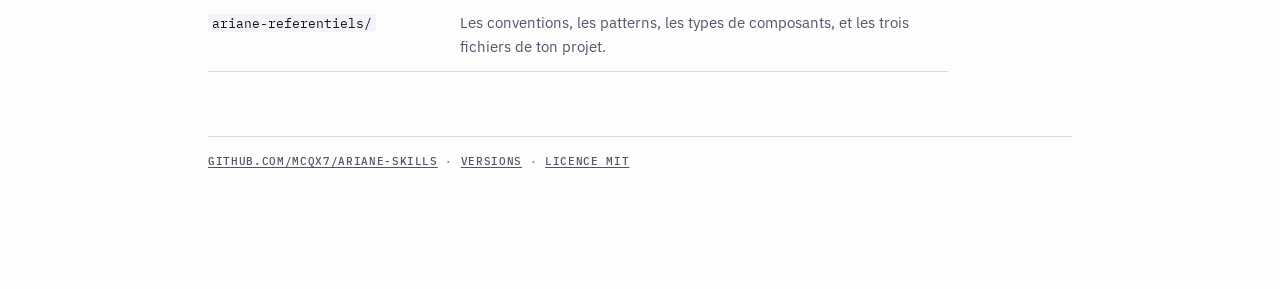
==== commit c8f7a01f: "1.3 : corrections tirées d'un essai comme un inconnu Co-Authored-By: Claude Opus 5.5 <noreply@anthro" ====
--- a/docs/presentation.fr.html
+++ b/docs/presentation.fr.html
@@ -80,7 +80,7 @@
 
   <ol class="steps">
     <li><b>Le contrôle</b> lit un composant (ou une planche, ou plusieurs liens) et rend un verdict : « Bien construit » ou « À reprendre ». Il liste au plus cinq problèmes, chacun prêt à coller dans un ticket, au plus trois questions pour l'équipe du design system, et un plan pour corriger. Il n'écrit rien dans Figma.</li>
-    <li><b>La proposition</b>, si tu la demandes : une copie corrigée d'après le plan, posée au-dessus de l'original. L'original et ses instances ne bougent pas.</li>
+    <li><b>La proposition</b>, si tu la demandes : une copie corrigée d'après le plan, posée près de l'original. L'original et ses instances ne bougent pas.</li>
     <li><b>Le nommage</b>, dans un ordre fixe : les calques d'abord, puis les propriétés et le nom du composant, puis les descriptions. Chaque étape ne démarre que si la précédente est entièrement propre, sans question en suspens.</li>
     <li><b>La validation</b>, quand tu as relu la copie : elle prend le nom propre et la place de l'original ; l'ancien part sur une page « En attente de migration », retiré de la publication, avec toutes ses instances intactes.</li>
     <li><b>Le remplacement dans les écrans</b>, plus tard et seulement si tu le demandes : les instances de l'ancien composant passent sur le nouveau, par lots, après un relevé et un essai.</li>
